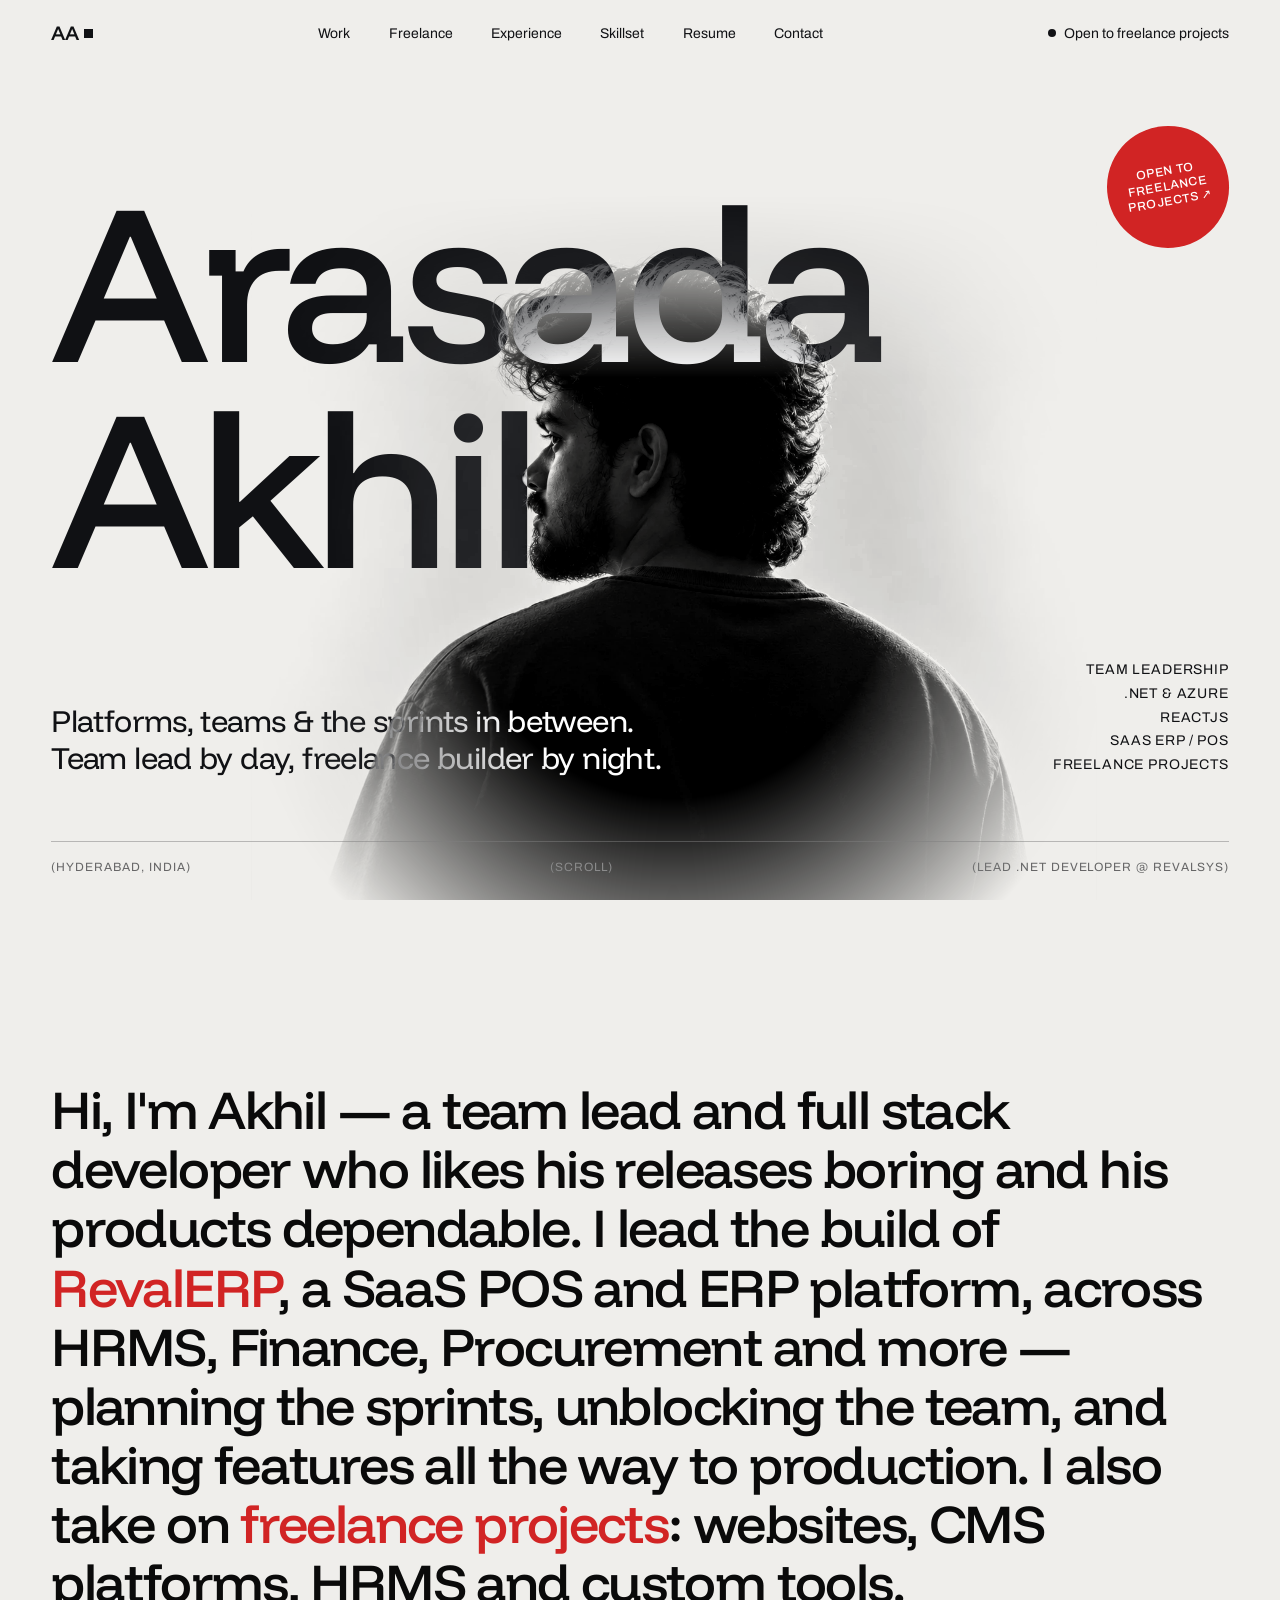
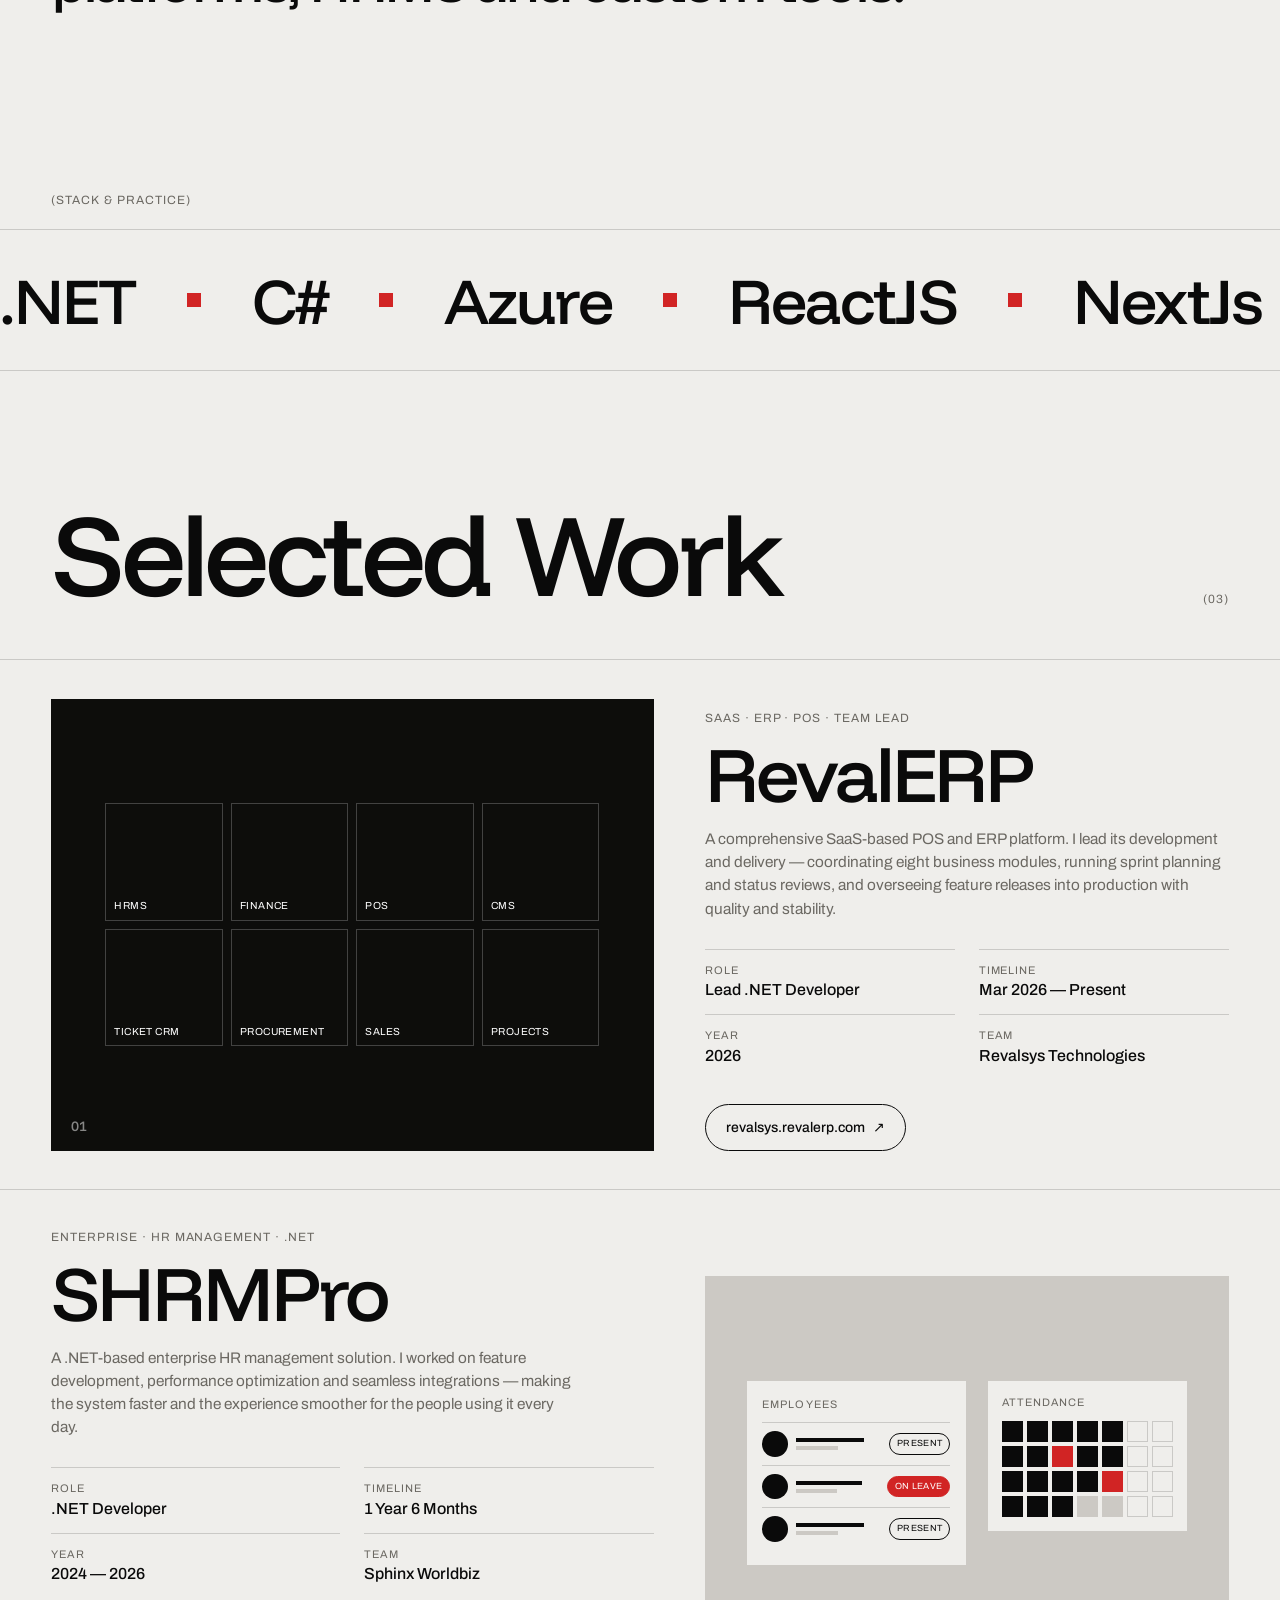
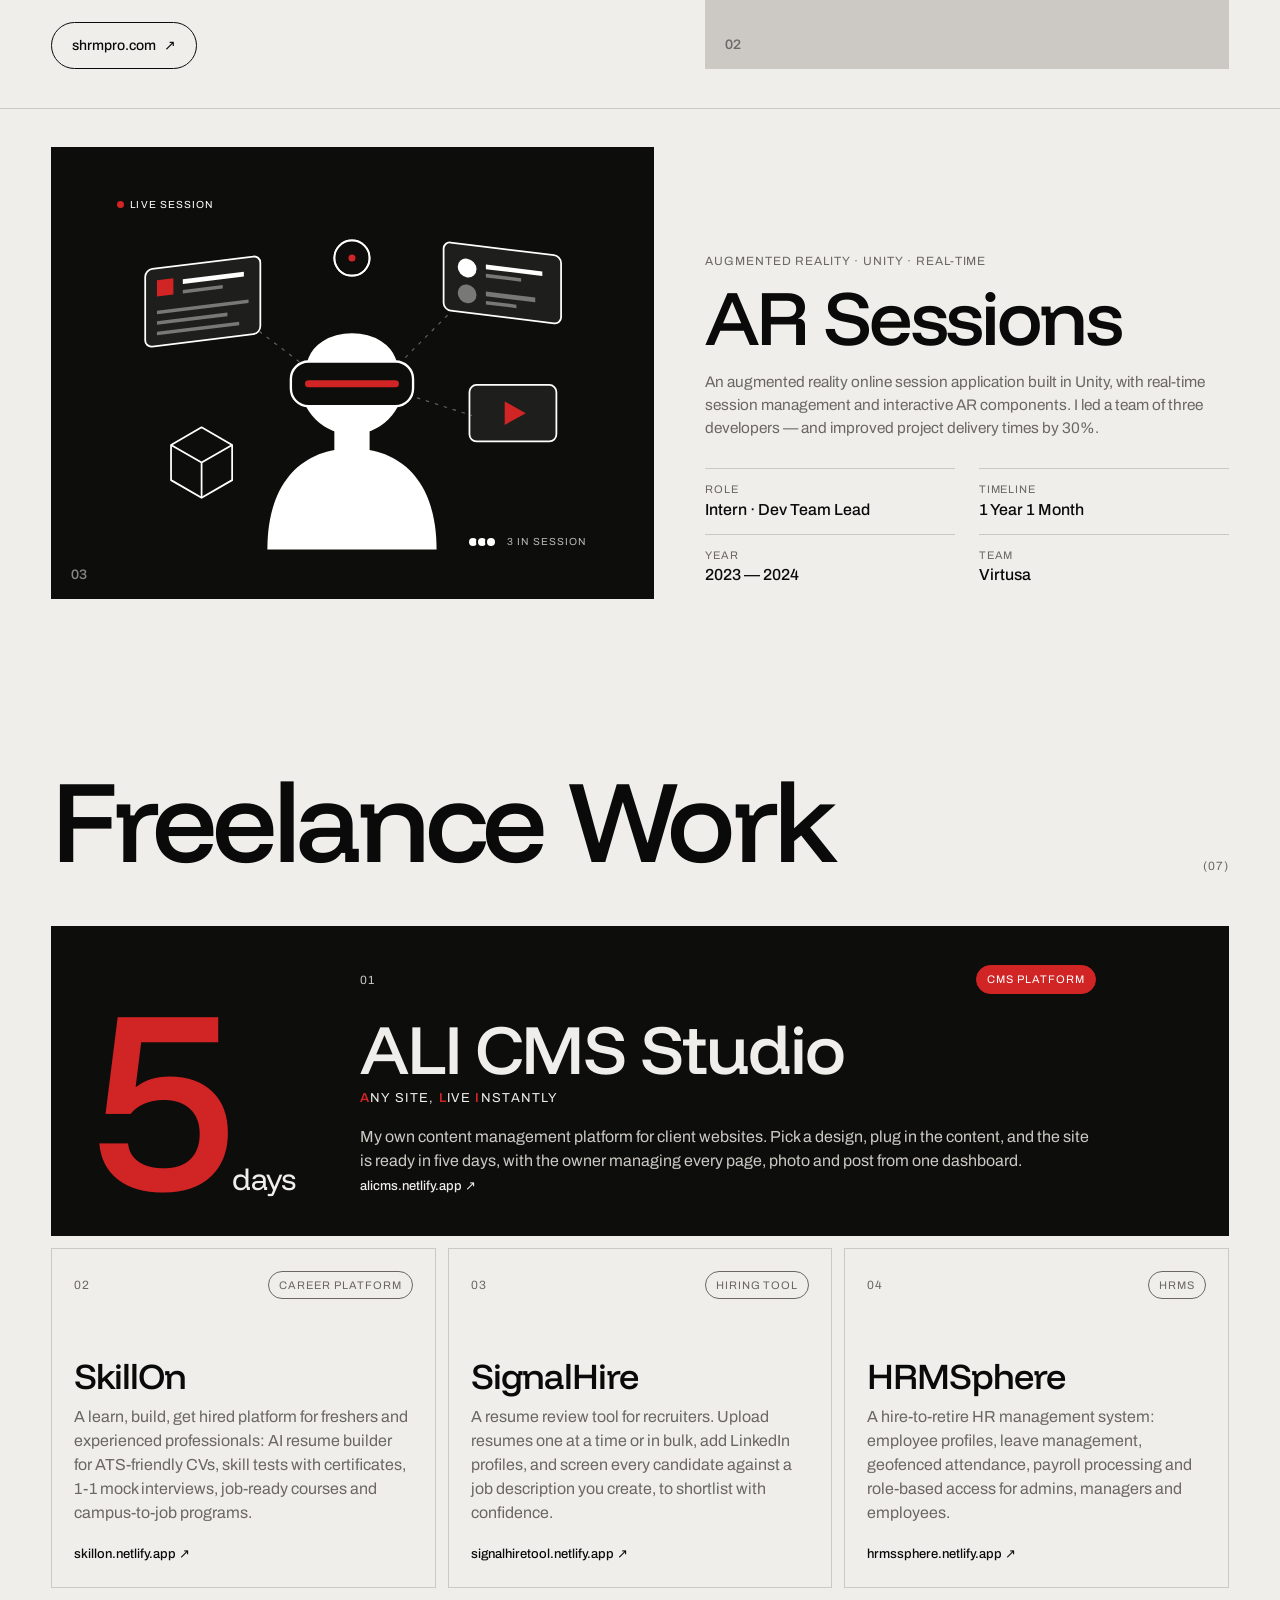
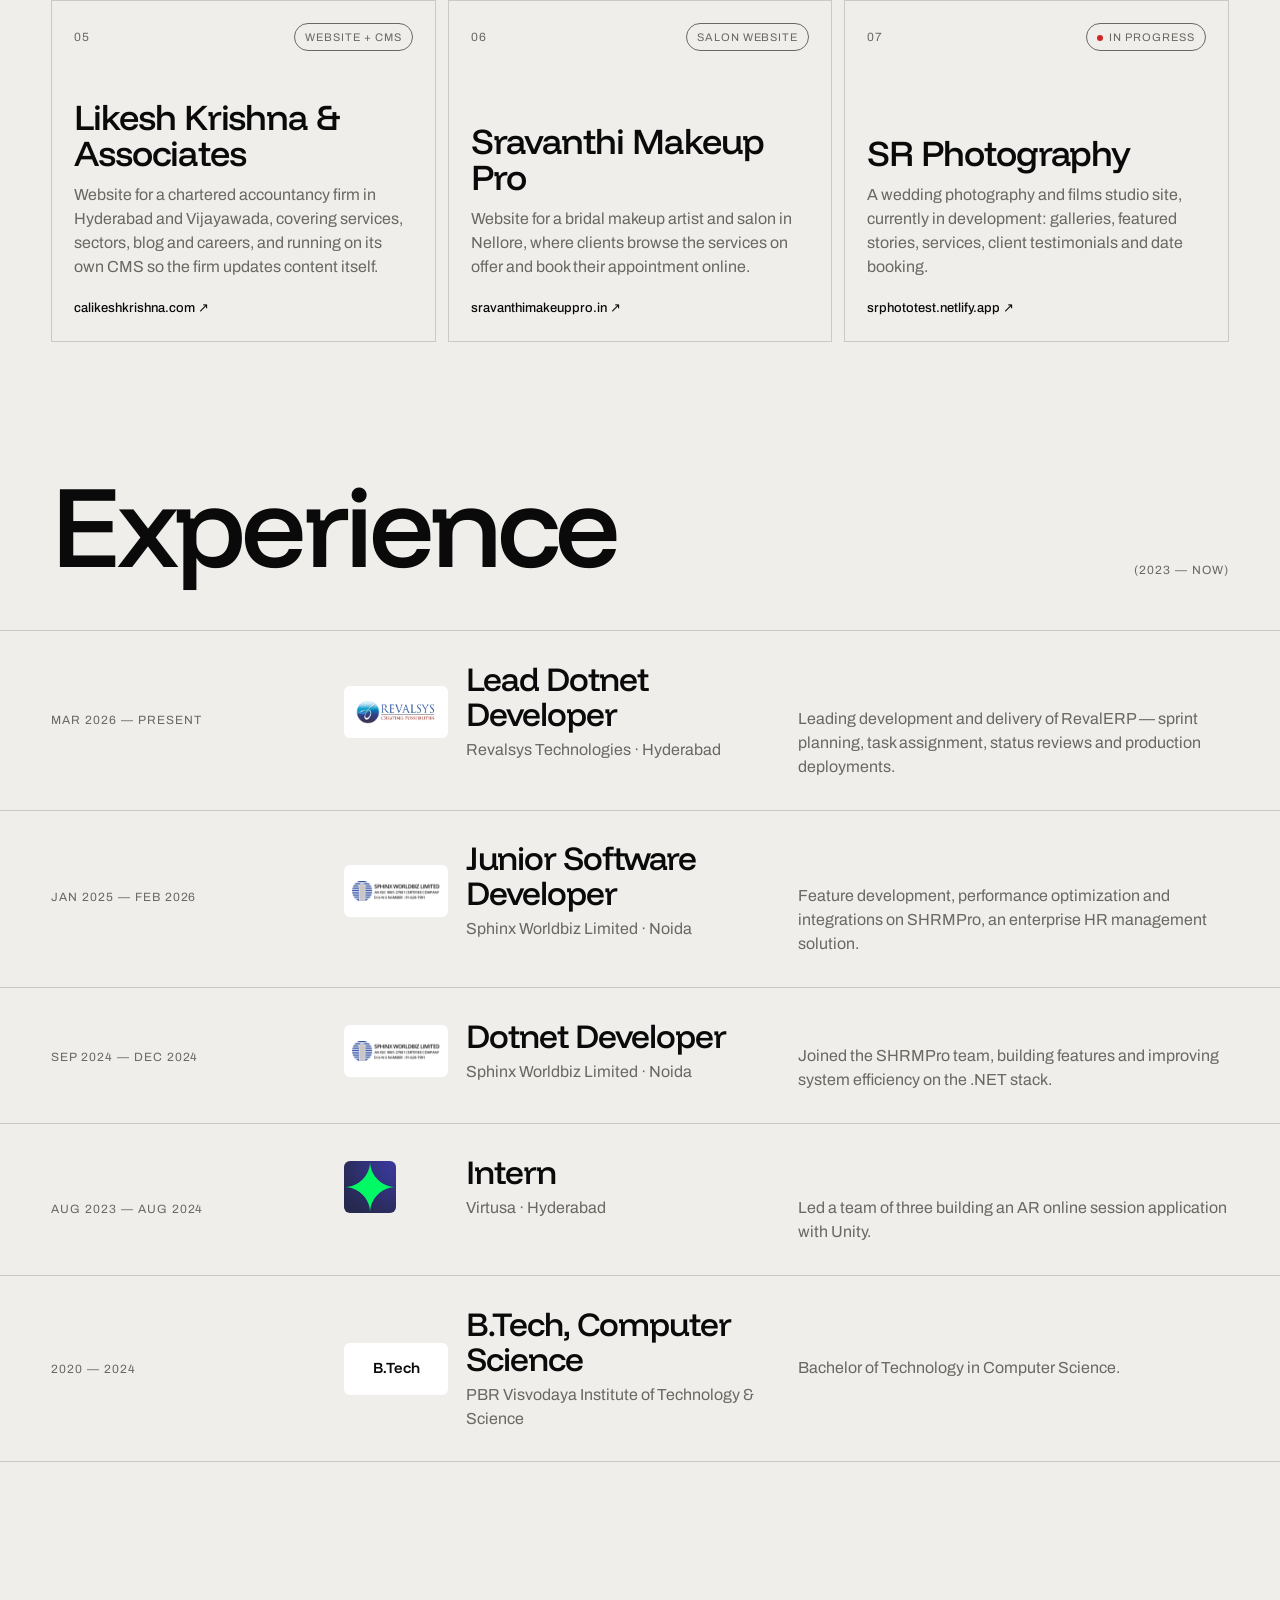
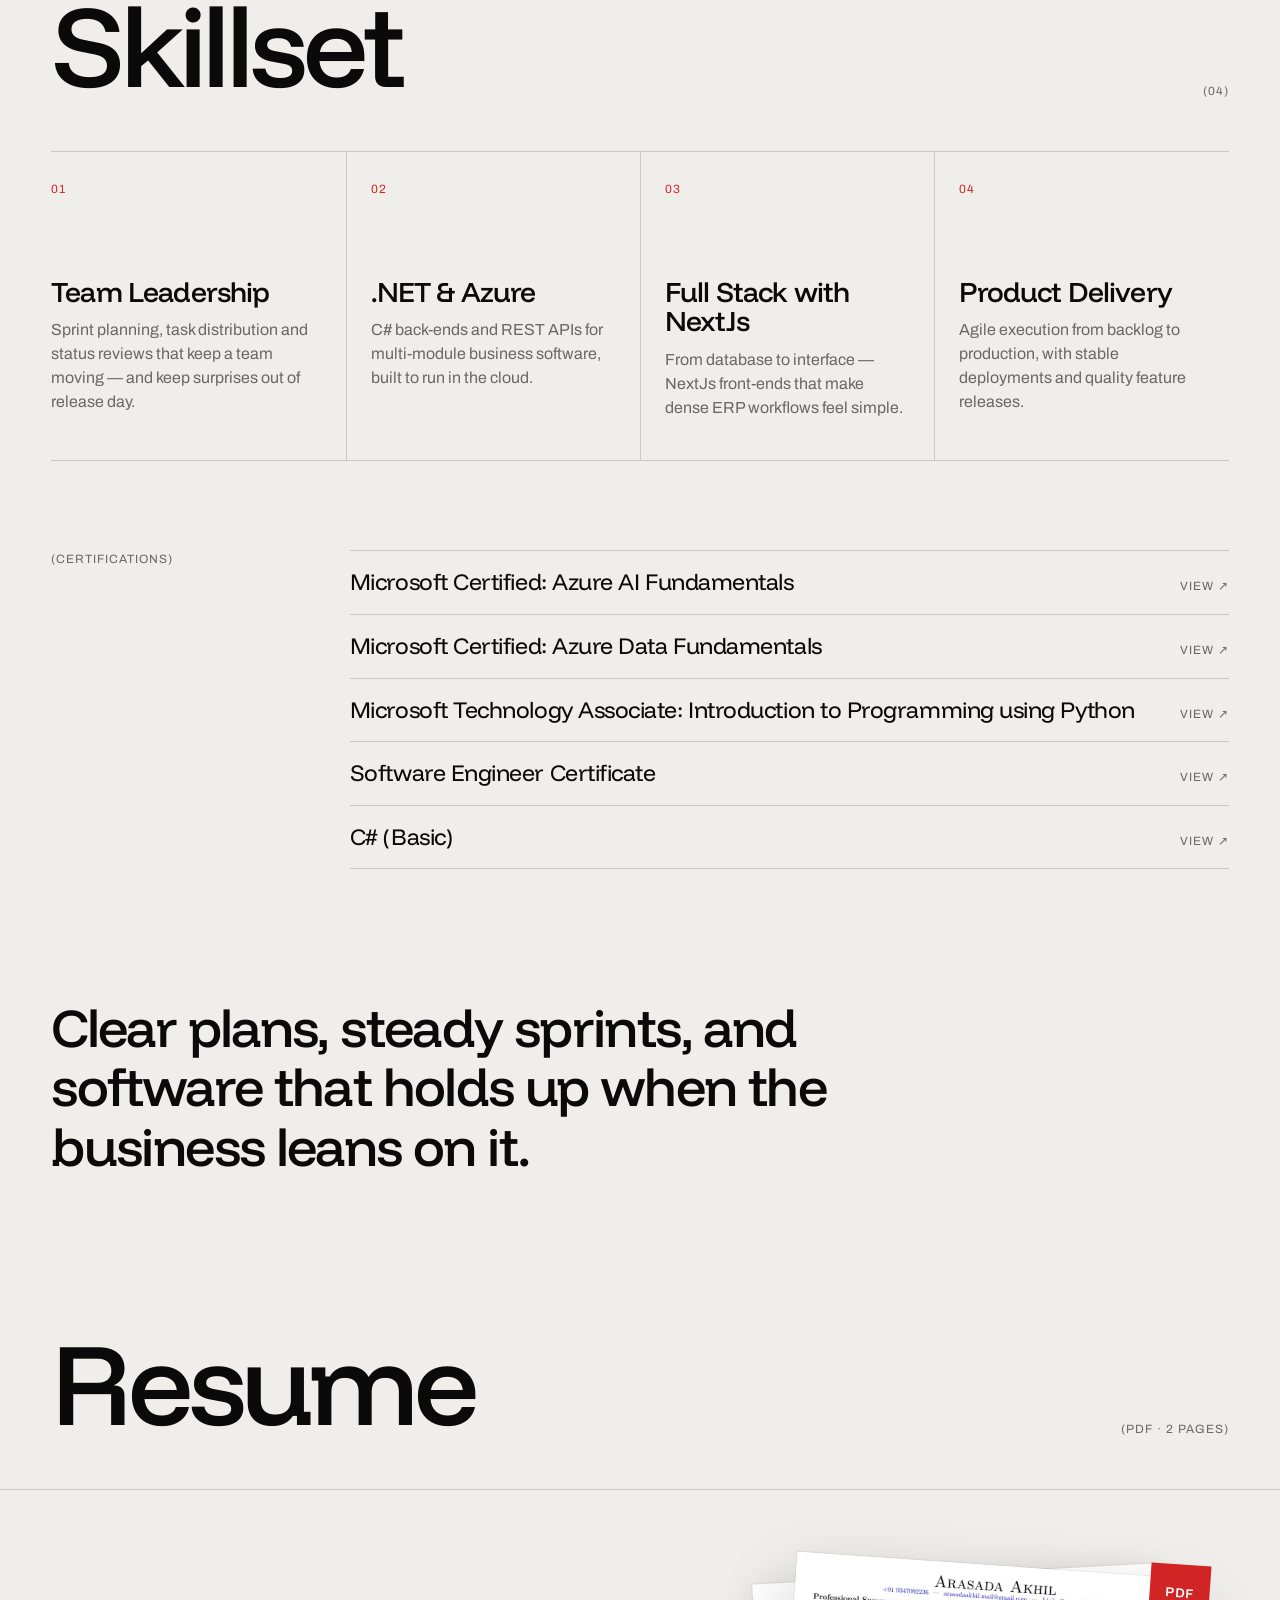
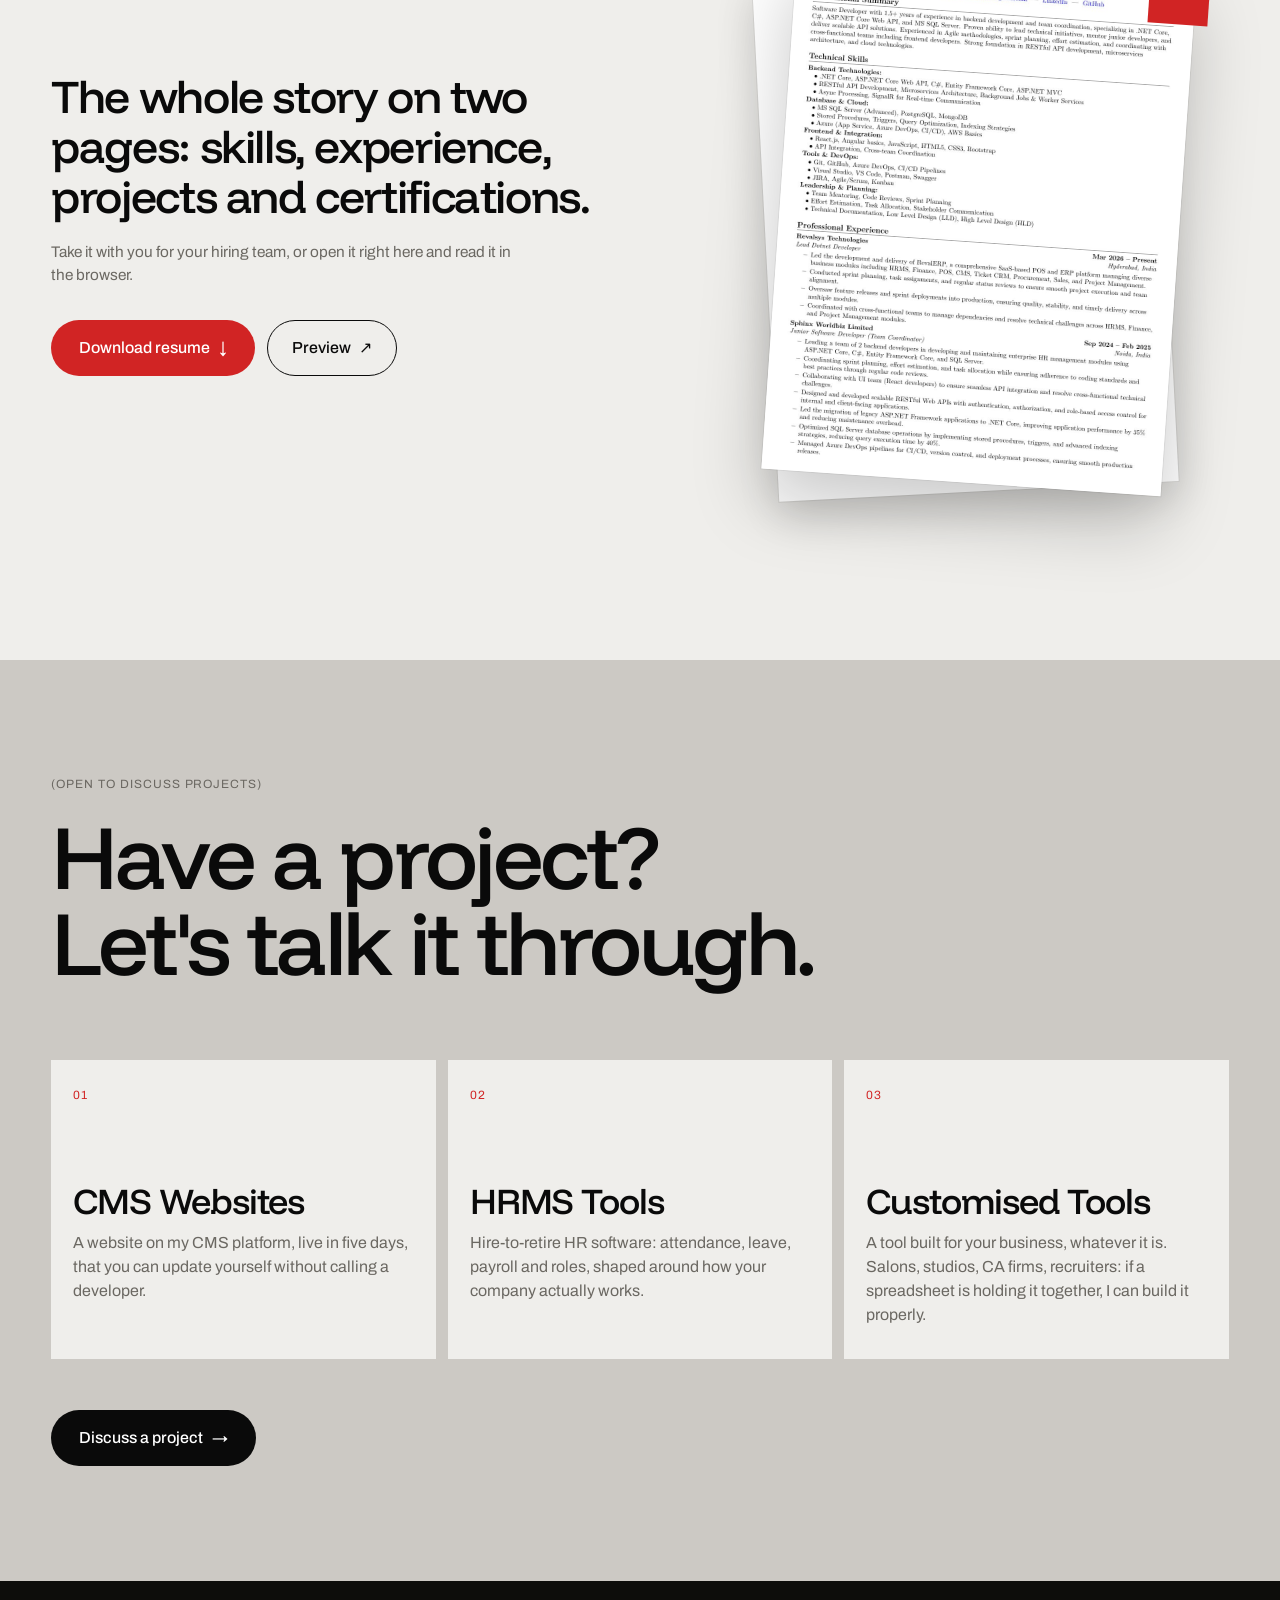
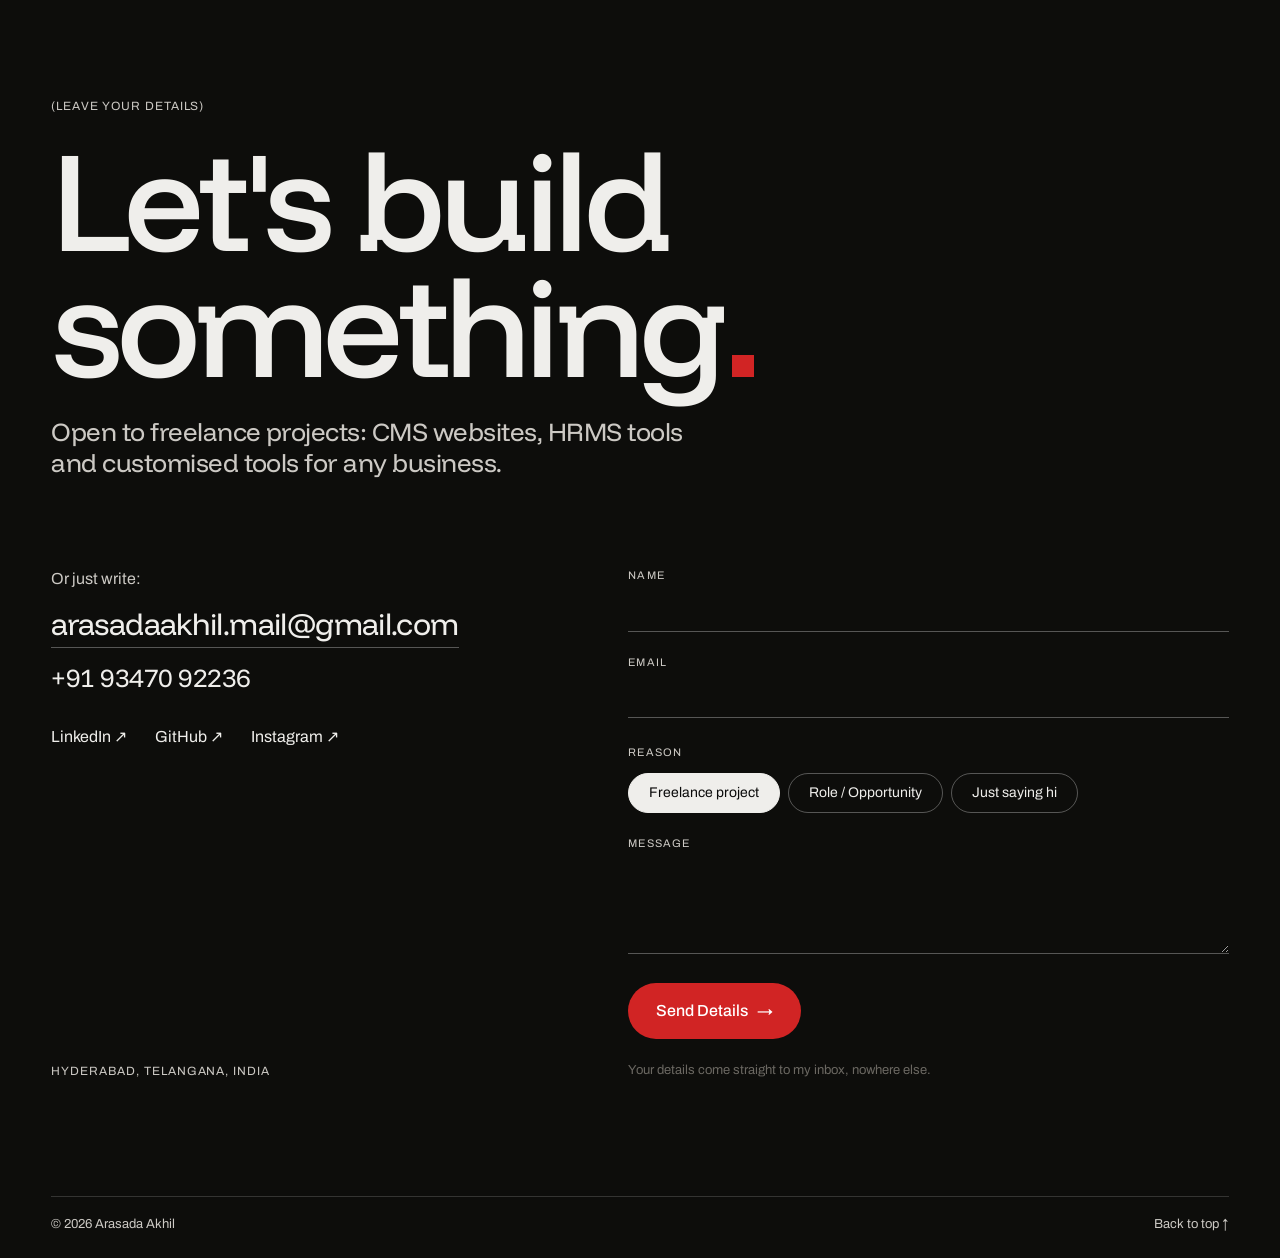
==== index.html @ 2bcc8d6b "Add portfolio site Single-page portfolio: hero, selected work, freelance projects, experience, skill" ====
<!DOCTYPE html>
<html lang="en">
<head>
  <meta charset="UTF-8">
  <meta name="viewport" content="width=device-width, initial-scale=1.0">
  <title>Arasada Akhil — Team Lead & Full Stack Developer</title>
  <meta name="description" content="Arasada Akhil — Team Lead and Full Stack Developer (.NET & ReactJS) building SaaS ERP and POS platforms in Hyderabad, India.">
  <meta property="og:title" content="Arasada Akhil — Team Lead & Full Stack Developer">
  <meta property="og:description" content="SaaS ERP/POS platforms, .NET on Azure, ReactJS, plus freelance websites, CMS, HRMS and custom tools.">
  <meta property="og:type" content="website">
  <link rel="icon" href="data:image/svg+xml,%3Csvg xmlns='http://www.w3.org/2000/svg' viewBox='0 0 32 32'%3E%3Crect width='32' height='32' fill='%230a0a0a'/%3E%3Crect x='10' y='10' width='12' height='12' fill='%23d12424'/%3E%3C/svg%3E">
  <link rel="preconnect" href="https://fonts.googleapis.com">
  <link rel="preconnect" href="https://fonts.gstatic.com" crossorigin>
  <link href="https://fonts.googleapis.com/css2?family=Archivo:wght@400;500;600&family=Funnel+Display:wght@400;500;600&display=swap" rel="stylesheet">
  <link rel="stylesheet" href="styles.css">
  <script>document.documentElement.classList.add('js');</script>
</head>
<body>

  <!-- Preloader -->
  <div class="loader" aria-hidden="true">
    <div class="loader__mark">
      <span>ARASADA</span>
      <i class="loader__block"></i>
      <span>AKHIL</span>
    </div>
  </div>

  <!-- Nav -->
  <header class="nav">
    <a href="#top" class="nav__logo" aria-label="Arasada Akhil, back to top">
      AA<i></i>
    </a>
    <nav class="nav__links" aria-label="Primary">
      <a href="#work">Work</a>
      <a href="#freelance">Freelance</a>
      <a href="#experience">Experience</a>
      <a href="#skills" class="nav__hide">Skillset</a>
      <a href="#resume" class="nav__hide">Resume</a>
      <a href="#contact">Contact</a>
    </nav>
    <a href="#contact" class="nav__cta"><span class="dot"></span>Open to freelance projects</a>
  </header>

  <main id="top">

    <!-- Hero -->
    <section class="hero">
      <div class="hero__portrait">
        <img src="assets/akhil.webp" alt="Portrait of Arasada Akhil, looking to the side" width="1372" height="1147">
      </div>
      <a href="#contact" class="hero__badge" data-cursor="Let's talk"><span>Open to<br>freelance<br>projects ↗</span></a>

      <div class="hero__content">
        <h1 class="hero__title">
          <span class="line"><span>Arasada</span></span>
          <span class="line"><span>Akhil</span></span>
        </h1>

        <div class="hero__row">
          <p class="hero__tag reveal">
            Platforms, teams &amp; the sprints in between.<br>
            Team lead by day, freelance builder by night.
          </p>
          <ul class="hero__list reveal">
            <li>Team Leadership</li>
            <li>.NET &amp; Azure</li>
            <li>ReactJS</li>
            <li>SaaS ERP / POS</li>
            <li>Freelance Projects</li>
          </ul>
        </div>

        <div class="hero__foot">
          <span>(Hyderabad, India)</span>
          <span>(Scroll)</span>
          <span>(Lead .NET Developer @ Revalsys)</span>
        </div>
      </div>
    </section>

    <!-- Intro -->
    <section class="intro">
      <p class="intro__text reveal">
        Hi, I'm Akhil — a team lead and full stack developer who likes his releases boring and his products dependable. I lead the build of <em>RevalERP</em>, a SaaS POS and ERP platform, across HRMS, Finance, Procurement and more — planning the sprints, unblocking the team, and taking features all the way to production. I also take on <em>freelance projects</em>: websites, CMS platforms, HRMS and custom tools.
      </p>
    </section>

    <!-- Marquee -->
    <section class="marquee" aria-label="Tools and practices">
      <p class="label">(Stack &amp; Practice)</p>
      <div class="marquee__track">
        <div class="marquee__inner">
          <span>.NET</span><i></i><span>C#</span><i></i><span>Azure</span><i></i><span>ReactJS</span><i></i><span>NextJs</span><i></i><span>REST APIs</span><i></i><span>SaaS</span><i></i><span>ERP</span><i></i><span>POS</span><i></i><span>Agile</span><i></i><span>Python</span><i></i><span>Unity</span><i></i>
        </div>
        <div class="marquee__inner" aria-hidden="true">
          <span>.NET</span><i></i><span>C#</span><i></i><span>Azure</span><i></i><span>ReactJS</span><i></i><span>NextJs</span><i></i><span>REST APIs</span><i></i><span>SaaS</span><i></i><span>ERP</span><i></i><span>POS</span><i></i><span>Agile</span><i></i><span>Python</span><i></i><span>Unity</span><i></i>
        </div>
      </div>
    </section>

    <!-- Work -->
    <section class="work" id="work">
      <div class="section-head">
        <h2 class="reveal">Selected Work</h2>
        <span class="label">(03)</span>
      </div>

      <article class="project reveal">
        <div class="project__visual project__visual--erp" aria-hidden="true">
          <div class="tiles">
            <span>HRMS</span><span>Finance</span><span>POS</span><span>CMS</span>
            <span>Ticket CRM</span><span>Procurement</span><span>Sales</span><span>Projects</span>
          </div>
          <b class="project__no">01</b>
        </div>
        <div class="project__body">
          <p class="label">SaaS · ERP · POS · Team Lead</p>
          <h3>RevalERP</h3>
          <p class="project__desc">A comprehensive SaaS-based POS and ERP platform. I lead its development and delivery — coordinating eight business modules, running sprint planning and status reviews, and overseeing feature releases into production with quality and stability.</p>
          <dl class="meta">
            <div><dt>Role</dt><dd>Lead .NET Developer</dd></div>
            <div><dt>Timeline</dt><dd>Mar 2026 — Present</dd></div>
            <div><dt>Year</dt><dd>2026</dd></div>
            <div><dt>Team</dt><dd>Revalsys Technologies</dd></div>
          </dl>
          <a class="link-btn" href="https://revalsys.revalerp.com/" target="_blank" rel="noopener" data-cursor="Visit">revalsys.revalerp.com <span aria-hidden="true">↗</span></a>
        </div>
      </article>

      <article class="project project--flip reveal">
        <div class="project__visual project__visual--hr" aria-hidden="true">
          <div class="hr">
            <div class="hr__people">
              <span class="hr__label">Employees</span>
              <div class="hr__person"><i></i><span><b></b><b></b></span><em>Present</em></div>
              <div class="hr__person"><i></i><span><b></b><b></b></span><em class="hot">On leave</em></div>
              <div class="hr__person"><i></i><span><b></b><b></b></span><em>Present</em></div>
            </div>
            <div class="hr__cal">
              <span class="hr__label">Attendance</span>
              <div class="hr__days">
                <i></i><i></i><i></i><i></i><i></i><i class="off"></i><i class="off"></i>
                <i></i><i></i><i class="hot"></i><i></i><i></i><i class="off"></i><i class="off"></i>
                <i></i><i></i><i></i><i></i><i class="hot"></i><i class="off"></i><i class="off"></i>
                <i></i><i></i><i></i><i class="next"></i><i class="next"></i><i class="off"></i><i class="off"></i>
              </div>
            </div>
          </div>
          <b class="project__no">02</b>
        </div>
        <div class="project__body">
          <p class="label">Enterprise · HR Management · .NET</p>
          <h3>SHRMPro</h3>
          <p class="project__desc">A .NET-based enterprise HR management solution. I worked on feature development, performance optimization and seamless integrations — making the system faster and the experience smoother for the people using it every day.</p>
          <dl class="meta">
            <div><dt>Role</dt><dd>.NET Developer</dd></div>
            <div><dt>Timeline</dt><dd>1 Year 6 Months</dd></div>
            <div><dt>Year</dt><dd>2024 — 2026</dd></div>
            <div><dt>Team</dt><dd>Sphinx Worldbiz</dd></div>
          </dl>
          <a class="link-btn" href="https://www.shrmpro.com/" target="_blank" rel="noopener" data-cursor="Visit">shrmpro.com <span aria-hidden="true">↗</span></a>
        </div>
      </article>

      <article class="project reveal">
        <div class="project__visual project__visual--ar" aria-hidden="true">
          <div class="ar">
            <span class="ar__tag">Live session</span>
            <svg class="ar__scene" viewBox="0 0 400 300">
              <line class="link" x1="168" y1="150" x2="118" y2="112"/>
              <line class="link" x1="234" y1="148" x2="286" y2="96"/>
              <line class="link" x1="240" y1="166" x2="302" y2="186"/>

              <!-- floating notes panel -->
              <g class="float">
                <g transform="translate(24 62) skewY(-7)">
                  <rect class="glass" width="98" height="66" rx="6"/>
                  <rect class="hot" x="10" y="10" width="14" height="14"/>
                  <rect class="ink" x="32" y="12" width="52" height="4"/>
                  <rect class="dim" x="32" y="21" width="34" height="3"/>
                  <rect class="dim" x="10" y="36" width="78" height="3"/>
                  <rect class="dim" x="10" y="45" width="60" height="3"/>
                  <rect class="dim" x="10" y="54" width="70" height="3"/>
                </g>
              </g>

              <!-- floating participants panel -->
              <g class="float float--b">
                <g transform="translate(278 38) skewY(7)">
                  <rect class="glass" width="100" height="58" rx="6"/>
                  <circle class="ink" cx="20" cy="20" r="8"/>
                  <rect class="ink" x="36" y="15" width="48" height="4"/>
                  <rect class="dim" x="36" y="23" width="30" height="3"/>
                  <circle class="dim" cx="20" cy="42" r="8"/>
                  <rect class="dim" x="36" y="38" width="42" height="4"/>
                  <rect class="dim" x="36" y="46" width="26" height="3"/>
                </g>
              </g>

              <!-- floating video panel -->
              <g class="float float--c">
                <g transform="translate(300 160)">
                  <rect class="glass" width="74" height="48" rx="6"/>
                  <path class="hot" d="M30 14 L48 24 L30 34 Z"/>
                </g>
              </g>

              <!-- wireframe cube -->
              <g class="float float--b">
                <g class="spin">
                  <path class="wire" d="M72 196 L98 211 L98 241 L72 256 L46 241 L46 211 Z"/>
                  <path class="wire" d="M72 226 L72 256 M72 226 L46 211 M72 226 L98 211"/>
                </g>
              </g>

              <!-- orbiting sphere -->
              <g class="float float--c">
                <circle class="wire" cx="200" cy="52" r="15"/>
                <ellipse class="wire orbit" cx="200" cy="52" rx="15" ry="15"/>
                <circle class="hot" cx="200" cy="52" r="3"/>
              </g>

              <!-- person wearing the headset -->
              <path class="skin" d="M128 300 C128 240 160 214 200 214 C240 214 272 240 272 300 Z"/>
              <rect class="skin" x="185" y="194" width="30" height="28"/>
              <circle class="skin" cx="200" cy="158" r="44"/>
              <path class="strap" d="M159 142 C166 104 234 104 241 142"/>
              <rect class="visor" x="148" y="140" width="104" height="38" rx="15"/>
              <rect class="scan" x="160" y="156" width="80" height="6" rx="3"/>
            </svg>
            <span class="ar__users"><i></i><i></i><i></i> 3 in session</span>
          </div>
          <b class="project__no">03</b>
        </div>
        <div class="project__body">
          <p class="label">Augmented Reality · Unity · Real-time</p>
          <h3>AR Sessions</h3>
          <p class="project__desc">An augmented reality online session application built in Unity, with real-time session management and interactive AR components. I led a team of three developers — and improved project delivery times by 30%.</p>
          <dl class="meta">
            <div><dt>Role</dt><dd>Intern · Dev Team Lead</dd></div>
            <div><dt>Timeline</dt><dd>1 Year 1 Month</dd></div>
            <div><dt>Year</dt><dd>2023 — 2024</dd></div>
            <div><dt>Team</dt><dd>Virtusa</dd></div>
          </dl>
        </div>
      </article>
    </section>

    <!-- Freelance -->
    <section class="freelance" id="freelance">
      <div class="section-head">
        <h2 class="reveal">Freelance Work</h2>
        <span class="label">(07)</span>
      </div>

      <div class="fl">
        <a class="fl__card fl__card--feature reveal" href="https://alicms.netlify.app/" target="_blank" rel="noopener" data-cursor="Open">
          <div class="fl__big" aria-hidden="true"><b>5</b><span>days</span></div>
          <div>
            <div class="fl__top"><span>01</span><span class="tag tag--red">CMS Platform</span></div>
            <h3>ALI CMS Studio</h3>
            <p class="fl__full"><b>A</b>ny site, <b>L</b>ive <b>I</b>nstantly</p>
            <p>My own content management platform for client websites. Pick a design, plug in the content, and the site is ready in five days, with the owner managing every page, photo and post from one dashboard.</p>
            <span class="fl__url">alicms.netlify.app ↗</span>
          </div>
        </a>

        <a class="fl__card reveal" href="https://skillon.netlify.app/" target="_blank" rel="noopener" data-cursor="Open">
          <div class="fl__top"><span>02</span><span class="tag">Career Platform</span></div>
          <h3>SkillOn</h3>
          <p>A learn, build, get hired platform for freshers and experienced professionals: AI resume builder for ATS-friendly CVs, skill tests with certificates, 1-1 mock interviews, job-ready courses and campus-to-job programs.</p>
          <span class="fl__url">skillon.netlify.app ↗</span>
        </a>

        <a class="fl__card reveal" href="https://signalhiretool.netlify.app/" target="_blank" rel="noopener" data-cursor="Open">
          <div class="fl__top"><span>03</span><span class="tag">Hiring Tool</span></div>
          <h3>SignalHire</h3>
          <p>A resume review tool for recruiters. Upload resumes one at a time or in bulk, add LinkedIn profiles, and screen every candidate against a job description you create, to shortlist with confidence.</p>
          <span class="fl__url">signalhiretool.netlify.app ↗</span>
        </a>

        <a class="fl__card reveal" href="https://hrmssphere.netlify.app/" target="_blank" rel="noopener" data-cursor="Open">
          <div class="fl__top"><span>04</span><span class="tag">HRMS</span></div>
          <h3>HRMSphere</h3>
          <p>A hire-to-retire HR management system: employee profiles, leave management, geofenced attendance, payroll processing and role-based access for admins, managers and employees.</p>
          <span class="fl__url">hrmssphere.netlify.app ↗</span>
        </a>

        <a class="fl__card reveal" href="https://calikeshkrishna.com/" target="_blank" rel="noopener" data-cursor="Open">
          <div class="fl__top"><span>05</span><span class="tag">Website + CMS</span></div>
          <h3>Likesh Krishna &amp; Associates</h3>
          <p>Website for a chartered accountancy firm in Hyderabad and Vijayawada, covering services, sectors, blog and careers, and running on its own CMS so the firm updates content itself.</p>
          <span class="fl__url">calikeshkrishna.com ↗</span>
        </a>

        <a class="fl__card reveal" href="https://sravanthimakeuppro.in/" target="_blank" rel="noopener" data-cursor="Open">
          <div class="fl__top"><span>06</span><span class="tag">Salon Website</span></div>
          <h3>Sravanthi Makeup Pro</h3>
          <p>Website for a bridal makeup artist and salon in Nellore, where clients browse the services on offer and book their appointment online.</p>
          <span class="fl__url">sravanthimakeuppro.in ↗</span>
        </a>

        <a class="fl__card reveal" href="https://srphototest.netlify.app/" target="_blank" rel="noopener" data-cursor="Preview">
          <div class="fl__top"><span>07</span><span class="tag tag--live">In progress</span></div>
          <h3>SR Photography</h3>
          <p>A wedding photography and films studio site, currently in development: galleries, featured stories, services, client testimonials and date booking.</p>
          <span class="fl__url">srphototest.netlify.app ↗</span>
        </a>
      </div>
    </section>

    <!-- Experience -->
    <section class="exp" id="experience">
      <div class="section-head">
        <h2 class="reveal">Experience</h2>
        <span class="label">(2023 — Now)</span>
      </div>

      <ol class="exp__list">
        <li class="exp__row reveal">
          <span class="exp__date">Mar 2026 — Present</span>
          <div class="exp__main">
            <span class="exp__logo"><img src="assets/logos/revalsys.webp" alt="Revalsys Technologies logo" loading="lazy"></span>
            <div>
            <h3>Lead Dotnet Developer</h3>
            <p class="exp__co">Revalsys Technologies · Hyderabad</p>
            </div>
          </div>
          <p class="exp__note">Leading development and delivery of RevalERP — sprint planning, task assignment, status reviews and production deployments.</p>
        </li>
        <li class="exp__row reveal">
          <span class="exp__date">Jan 2025 — Feb 2026</span>
          <div class="exp__main">
            <span class="exp__logo"><img src="assets/logos/sphinx.svg" alt="Sphinx Worldbiz logo" loading="lazy"></span>
            <div>
            <h3>Junior Software Developer</h3>
            <p class="exp__co">Sphinx Worldbiz Limited · Noida</p>
            </div>
          </div>
          <p class="exp__note">Feature development, performance optimization and integrations on SHRMPro, an enterprise HR management solution.</p>
        </li>
        <li class="exp__row reveal">
          <span class="exp__date">Sep 2024 — Dec 2024</span>
          <div class="exp__main">
            <span class="exp__logo"><img src="assets/logos/sphinx.svg" alt="Sphinx Worldbiz logo" loading="lazy"></span>
            <div>
            <h3>Dotnet Developer</h3>
            <p class="exp__co">Sphinx Worldbiz Limited · Noida</p>
            </div>
          </div>
          <p class="exp__note">Joined the SHRMPro team, building features and improving system efficiency on the .NET stack.</p>
        </li>
        <li class="exp__row reveal">
          <span class="exp__date">Aug 2023 — Aug 2024</span>
          <div class="exp__main">
            <span class="exp__logo exp__logo--fill"><img src="assets/logos/virtusa.jpg" alt="Virtusa logo" loading="lazy"></span>
            <div>
            <h3>Intern</h3>
            <p class="exp__co">Virtusa · Hyderabad</p>
            </div>
          </div>
          <p class="exp__note">Led a team of three building an AR online session application with Unity.</p>
        </li>
        <li class="exp__row reveal">
          <span class="exp__date">2020 — 2024</span>
          <div class="exp__main">
            <span class="exp__logo exp__logo--text" aria-hidden="true">B.Tech</span>
            <div>
            <h3>B.Tech, Computer Science</h3>
            <p class="exp__co">PBR Visvodaya Institute of Technology &amp; Science</p>
            </div>
          </div>
          <p class="exp__note">Bachelor of Technology in Computer Science.</p>
        </li>
      </ol>
    </section>

    <!-- Skillset -->
    <section class="skills" id="skills">
      <div class="section-head">
        <h2 class="reveal">Skillset</h2>
        <span class="label">(04)</span>
      </div>

      <div class="skills__grid">
        <div class="skill reveal">
          <span class="skill__no">01</span>
          <h3>Team Leadership</h3>
          <p>Sprint planning, task distribution and status reviews that keep a team moving — and keep surprises out of release day.</p>
        </div>
        <div class="skill reveal">
          <span class="skill__no">02</span>
          <h3>.NET &amp; Azure</h3>
          <p>C# back-ends and REST APIs for multi-module business software, built to run in the cloud.</p>
        </div>
        <div class="skill reveal">
          <span class="skill__no">03</span>
          <h3>Full Stack with NextJs</h3>
          <p>From database to interface — NextJs front-ends that make dense ERP workflows feel simple.</p>
        </div>
        <div class="skill reveal">
          <span class="skill__no">04</span>
          <h3>Product Delivery</h3>
          <p>Agile execution from backlog to production, with stable deployments and quality feature releases.</p>
        </div>
      </div>

      <div class="certs reveal">
        <p class="label">(Certifications)</p>
        <ul>
          <li><button type="button" class="cert" data-cert="assets/certs/azure-ai-fundamentals.jpg"><span>Microsoft Certified: Azure AI Fundamentals</span><i>View ↗</i></button></li>
          <li><button type="button" class="cert" data-cert="assets/certs/azure-data-fundamentals.jpg"><span>Microsoft Certified: Azure Data Fundamentals</span><i>View ↗</i></button></li>
          <li><button type="button" class="cert" data-cert="assets/certs/mta-python.jpg"><span>Microsoft Technology Associate: Introduction to Programming using Python</span><i>View ↗</i></button></li>
          <li><button type="button" class="cert" data-cert="assets/certs/software-engineer.jpg"><span>Software Engineer Certificate</span><i>View ↗</i></button></li>
          <li><button type="button" class="cert" data-cert="assets/certs/csharp-basic.jpg"><span>C# (Basic)</span><i>View ↗</i></button></li>
        </ul>
      </div>

      <!-- Certificate hover preview + full-size viewer -->
      <div class="cert-peek" aria-hidden="true"><img alt=""></div>
      <div class="lightbox" role="dialog" aria-modal="true" aria-label="Certificate" hidden>
        <button type="button" class="lightbox__close" aria-label="Close">Close ✕</button>
        <figure>
          <img alt="">
          <figcaption></figcaption>
        </figure>
      </div>

      <p class="skills__quote reveal">Clear plans, steady sprints, and software that holds up when the business leans on it.</p>
    </section>

    <!-- Resume -->
    <section class="resume" id="resume">
      <div class="section-head">
        <h2 class="reveal">Resume</h2>
        <span class="label">(PDF · 2 pages)</span>
      </div>

      <div class="resume__grid">
        <div class="resume__body reveal">
          <p class="resume__lead">The whole story on two pages: skills, experience, projects and certifications.</p>
          <p class="resume__desc">Take it with you for your hiring team, or open it right here and read it in the browser.</p>
          <div class="resume__actions">
            <a class="btn btn--red" href="assets/Arasada-Akhil-Resume.pdf" download="Arasada-Akhil-Resume.pdf">Download resume <span aria-hidden="true">↓</span></a>
            <a class="link-btn" href="assets/Arasada-Akhil-Resume.pdf" target="_blank" rel="noopener">Preview <span aria-hidden="true">↗</span></a>
          </div>
        </div>

        <a class="paper reveal" href="assets/Arasada-Akhil-Resume.pdf" target="_blank" rel="noopener" aria-label="Open resume preview in a new tab">
          <span class="paper__sheet paper__sheet--back" aria-hidden="true"></span>
          <span class="paper__sheet">
            <img src="assets/resume-preview.jpg" alt="First page of Arasada Akhil's resume" width="980" height="1268" loading="lazy">
          </span>
          <span class="paper__tag" aria-hidden="true">PDF</span>
        </a>
      </div>
    </section>

    <!-- Open for projects -->
    <section class="offer" id="projects">
      <p class="label">(Open to discuss projects)</p>
      <h2 class="reveal">Have a project?<br>Let's talk it through.</h2>

      <div class="offer__grid">
        <div class="offer__card reveal">
          <span class="skill__no">01</span>
          <h3>CMS Websites</h3>
          <p>A website on my CMS platform, live in five days, that you can update yourself without calling a developer.</p>
        </div>
        <div class="offer__card reveal">
          <span class="skill__no">02</span>
          <h3>HRMS Tools</h3>
          <p>Hire-to-retire HR software: attendance, leave, payroll and roles, shaped around how your company actually works.</p>
        </div>
        <div class="offer__card reveal">
          <span class="skill__no">03</span>
          <h3>Customised Tools</h3>
          <p>A tool built for your business, whatever it is. Salons, studios, CA firms, recruiters: if a spreadsheet is holding it together, I can build it properly.</p>
        </div>
      </div>

      <a href="#contact" class="btn btn--dark reveal" data-cursor="Let's talk">Discuss a project <span aria-hidden="true">→</span></a>
    </section>

    <!-- Contact -->
    <section class="contact" id="contact">
      <p class="label">(Leave your details)</p>
      <h2 class="reveal">Let's build<br>something<i class="hero__block"></i></h2>
      <p class="contact__lead reveal">Open to freelance projects: CMS websites, HRMS tools and customised tools for any business.</p>

      <div class="contact__grid">
        <div class="contact__info reveal">
          <p>Or just write:</p>
          <a class="contact__mail" href="mailto:arasadaakhil.mail@gmail.com">arasadaakhil.mail@gmail.com</a>
          <a class="contact__phone" href="tel:+919347092236">+91 93470 92236</a>
          <div class="contact__socials">
            <a class="contact__link" href="https://www.linkedin.com/in/arasadaakhil" target="_blank" rel="noopener">LinkedIn ↗</a>
            <a class="contact__link" href="https://github.com/akhilarasada" target="_blank" rel="noopener">GitHub ↗</a>
            <a class="contact__link" href="https://www.instagram.com/akhilgaduromeo/" target="_blank" rel="noopener">Instagram ↗</a>
          </div>
          <p class="contact__loc">Hyderabad, Telangana, India</p>
        </div>

        <form class="form reveal" id="contact-form">
          <label>
            <span>Name</span>
            <input type="text" name="name" required autocomplete="name">
          </label>
          <label>
            <span>Email</span>
            <input type="email" name="email" required autocomplete="email">
          </label>
          <fieldset>
            <legend>Reason</legend>
            <label class="chip"><input type="radio" name="reason" value="Freelance project" checked><span>Freelance project</span></label>
            <label class="chip"><input type="radio" name="reason" value="Role / Opportunity"><span>Role / Opportunity</span></label>
            <label class="chip"><input type="radio" name="reason" value="Just saying hi"><span>Just saying hi</span></label>
          </fieldset>
          <label>
            <span>Message</span>
            <textarea name="message" rows="3" required></textarea>
          </label>
          <input type="text" name="_honey" class="form__trap" tabindex="-1" autocomplete="off" aria-hidden="true">
          <button type="submit" class="btn">Send Details <span aria-hidden="true">→</span></button>
          <p class="form__note" role="status">Your details come straight to my inbox, nowhere else.</p>
        </form>
      </div>

      <footer class="footer">
        <span>© <span id="year">2026</span> Arasada Akhil</span>
        <a href="#top">Back to top ↑</a>
      </footer>
    </section>

  </main>

  <script src="script.js"></script>
</body>
</html>
---- styles.css ----
:root {
  --bg: #efeeeb;
  --ink: #0a0a0a;
  --muted: #6b6862;
  --line: rgba(10, 10, 10, 0.16);
  --panel: #0d0d0b;
  --stone: #ccc9c4;
  --red: #d12424;
  --pad: clamp(20px, 4vw, 64px);
  --display: "Funnel Display", "Helvetica Neue", Arial, sans-serif;
  --body: "Archivo", "Helvetica Neue", Arial, sans-serif;
  --ease: cubic-bezier(0.2, 0.8, 0.2, 1);
}

*, *::before, *::after { box-sizing: border-box; }

html { scroll-behavior: smooth; -webkit-text-size-adjust: 100%; }

body {
  margin: 0;
  background: var(--bg);
  color: var(--ink);
  font-family: var(--body);
  font-size: 16px;
  line-height: 1.5;
  -webkit-font-smoothing: antialiased;
  overflow-x: hidden;
}

h1, h2, h3, p, ul, ol, dl, dd, fieldset { margin: 0; padding: 0; }
ul, ol { list-style: none; }
a { color: inherit; text-decoration: none; }
::selection { background: var(--red); color: #fff; }

.label {
  font-size: 12px;
  letter-spacing: 0.08em;
  text-transform: uppercase;
  color: var(--muted);
}

/* ---------- Loader ---------- */
.loader {
  position: fixed;
  inset: 0;
  z-index: 100;
  display: none;
  place-items: center;
  background: var(--bg);
  transition: transform 0.9s var(--ease);
}
.js .loader { display: grid; }
.loader.done { transform: translateY(-100%); }
.loader__mark {
  display: flex;
  align-items: center;
  gap: 0.25em;
  font-family: var(--display);
  font-weight: 600;
  font-size: clamp(28px, 6vw, 72px);
  letter-spacing: -0.02em;
}
.loader__block {
  width: 0.75em;
  height: 1em;
  background: var(--red);
  animation: pulse 0.7s ease-in-out infinite alternate;
}
@keyframes pulse { to { transform: scaleY(0.35); } }

/* ---------- Nav ---------- */
.nav {
  position: fixed;
  top: 0; left: 0; right: 0;
  z-index: 50;
  display: flex;
  align-items: center;
  justify-content: space-between;
  padding: 18px var(--pad);
  mix-blend-mode: difference;
  color: #fff;
}
.nav__logo {
  display: inline-flex;
  align-items: center;
  gap: 6px;
  font-family: var(--display);
  font-weight: 600;
  font-size: 20px;
  letter-spacing: -0.02em;
}
.nav__logo i { width: 9px; height: 9px; background: #fff; }
.nav__links { display: flex; gap: clamp(16px, 3vw, 40px); font-size: 14px; }
.nav__links a, .footer a, .contact__link { position: relative; }
.nav__links a::after, .footer a::after, .contact__link::after {
  content: "";
  position: absolute;
  left: 0; bottom: -3px;
  width: 100%; height: 1px;
  background: currentColor;
  transform: scaleX(0);
  transform-origin: right;
  transition: transform 0.4s var(--ease);
}
.nav__links a:hover::after, .footer a:hover::after, .contact__link:hover::after {
  transform: scaleX(1);
  transform-origin: left;
}
.nav__cta { display: inline-flex; align-items: center; gap: 8px; font-size: 14px; }
.dot {
  width: 8px; height: 8px; border-radius: 50%;
  background: #fff;
  animation: blink 1.6s ease-in-out infinite;
}
@keyframes blink { 50% { opacity: 0.25; } }

/* ---------- Hero ---------- */
.hero {
  min-height: 100vh;
  min-height: 100svh;
  display: flex;
  flex-direction: column;
  justify-content: flex-end;
  padding: 120px var(--pad) 24px;
}
.hero__title {
  font-family: var(--display);
  font-weight: 500;
  font-size: clamp(64px, min(17.5vw, 30vh), 300px);
  line-height: 0.86;
  letter-spacing: -0.04em;
}
.hero__title .line { display: block; overflow: hidden; padding-bottom: 0.06em; }
.hero__title .line > span { display: inline-block; }
.js .hero__title .line > span {
  transform: translateY(110%);
  transition: transform 1.1s var(--ease);
}
.js .hero__title .line:nth-child(2) > span { transition-delay: 0.12s; }
.js .loaded .hero__title .line > span { transform: none; }
.hero__block {
  display: inline-block;
  width: 0.16em;
  height: 0.16em;
  margin-left: 0.06em;
  background: var(--red);
}
.hero__row {
  display: flex;
  justify-content: space-between;
  align-items: flex-end;
  gap: 32px;
  margin-top: clamp(28px, 5vw, 64px);
}
.hero__tag {
  font-family: var(--display);
  font-size: clamp(20px, 2.4vw, 34px);
  line-height: 1.2;
  letter-spacing: -0.02em;
}
.hero__list {
  text-align: right;
  font-size: 14px;
  line-height: 1.7;
  text-transform: uppercase;
  letter-spacing: 0.06em;
}
.hero__foot {
  display: flex;
  justify-content: space-between;
  gap: 16px;
  margin-top: clamp(28px, 5vw, 64px);
  padding-top: 16px;
  border-top: 1px solid var(--line);
  font-size: 12px;
  letter-spacing: 0.08em;
  text-transform: uppercase;
  color: var(--muted);
}

/* ---------- Intro ---------- */
.intro { padding: clamp(80px, 14vw, 220px) var(--pad); }
.intro__text {
  max-width: 22em;
  margin-left: auto;
  font-family: var(--display);
  font-weight: 500;
  font-size: clamp(26px, 4.2vw, 64px);
  line-height: 1.1;
  letter-spacing: -0.03em;
}
.intro__text em { font-style: normal; color: var(--red); }

/* ---------- Marquee ---------- */
.marquee { padding-bottom: clamp(60px, 10vw, 140px); }
.marquee .label { padding: 0 var(--pad) 20px; }
.marquee__track {
  display: flex;
  overflow: hidden;
  border-block: 1px solid var(--line);
  padding: 22px 0;
}
.marquee__inner {
  display: flex;
  align-items: center;
  flex-shrink: 0;
  animation: slide 28s linear infinite;
}
.marquee__inner span {
  font-family: var(--display);
  font-weight: 500;
  font-size: clamp(32px, 5vw, 72px);
  letter-spacing: -0.03em;
  white-space: nowrap;
}
.marquee__inner i {
  width: 14px; height: 14px;
  margin: 0 clamp(24px, 4vw, 56px);
  background: var(--red);
  flex-shrink: 0;
}
.marquee__track:hover .marquee__inner { animation-play-state: paused; }
@keyframes slide { to { transform: translateX(-100%); } }

/* ---------- Section heads ---------- */
.work, .exp, .skills { scroll-margin-top: 80px; }
.section-head {
  display: flex;
  justify-content: space-between;
  align-items: flex-end;
  padding: 0 var(--pad) clamp(28px, 4vw, 56px);
}
.section-head h2, .contact h2 {
  font-family: var(--display);
  font-weight: 500;
  font-size: clamp(48px, 9vw, 150px);
  line-height: 0.95;
  letter-spacing: -0.04em;
}

/* ---------- Work ---------- */
.work { padding-bottom: clamp(60px, 10vw, 140px); }
.project {
  display: grid;
  grid-template-columns: 1.15fr 1fr;
  gap: clamp(24px, 4vw, 64px);
  align-items: end;
  padding: clamp(24px, 3vw, 40px) var(--pad);
  border-top: 1px solid var(--line);
}
.project--flip .project__visual { order: 2; }
.project__visual {
  position: relative;
  aspect-ratio: 4 / 3;
  display: grid;
  place-items: center;
  overflow: hidden;
  background: var(--panel);
  color: #fff;
}
.project__visual > div { transition: transform 0.9s var(--ease); }
.project:hover .project__visual > div { transform: scale(1.06); }
.project__no {
  position: absolute;
  left: 20px; bottom: 14px;
  font-family: var(--display);
  font-weight: 500;
  font-size: 14px;
  color: rgba(255, 255, 255, 0.5);
}
.project__visual--hr { background: var(--stone); color: var(--ink); }
.project__visual--hr .project__no { color: rgba(10, 10, 10, 0.5); }

.tiles {
  display: grid;
  grid-template-columns: repeat(4, minmax(0, 1fr));
  gap: 8px;
  width: 82%;
}
.tiles span {
  aspect-ratio: 1;
  display: flex;
  align-items: flex-end;
  padding: 8px;
  border: 1px solid rgba(255, 255, 255, 0.22);
  font-size: clamp(9px, 0.8vw, 11px);
  letter-spacing: 0.04em;
  text-transform: uppercase;
  line-height: 1.1;
}
.tiles .hot { background: var(--red); border-color: var(--red); }

.bars {
  display: flex;
  align-items: flex-end;
  gap: 3%;
  width: 70%;
  height: 62%;
  border-bottom: 1px solid var(--ink);
}
.bars i { flex: 1; height: var(--h); background: var(--ink); }
.bars .hot { background: var(--red); }

.rings { position: relative; width: 58%; aspect-ratio: 1; }
.rings i {
  position: absolute;
  inset: 0;
  border: 1px solid rgba(255, 255, 255, 0.35);
  border-radius: 50%;
}
.rings i:nth-child(2) { inset: 17%; }
.rings i:nth-child(3) { inset: 34%; border-style: dashed; animation: spin 18s linear infinite; }
.rings .core { inset: 45%; border: 0; border-radius: 0; background: var(--red); }
@keyframes spin { to { transform: rotate(360deg); } }

.project__body h3 {
  margin: 10px 0 18px;
  font-family: var(--display);
  font-weight: 500;
  font-size: clamp(40px, 6vw, 96px);
  line-height: 0.95;
  letter-spacing: -0.04em;
}
.project__desc { max-width: 34em; color: var(--muted); font-size: clamp(15px, 1.2vw, 18px); }
.meta {
  display: grid;
  grid-template-columns: 1fr 1fr;
  gap: 0 24px;
  margin-top: 28px;
}
.meta div { padding: 12px 0; border-top: 1px solid var(--line); }
.meta dt {
  font-size: 11px;
  letter-spacing: 0.08em;
  text-transform: uppercase;
  color: var(--muted);
}
.meta dd { font-weight: 500; }

/* ---------- Experience ---------- */
.exp { padding-bottom: clamp(60px, 10vw, 140px); }
.exp__row {
  display: grid;
  grid-template-columns: 1fr 1.6fr 1.6fr;
  gap: 24px;
  align-items: baseline;
  padding: clamp(20px, 2.4vw, 32px) var(--pad);
  border-top: 1px solid var(--line);
  transition: background 0.4s, color 0.4s, opacity 0.9s var(--ease), transform 0.9s var(--ease);
}
.exp__row:last-child { border-bottom: 1px solid var(--line); }
.exp__row:hover { background: var(--ink); color: var(--bg); }
.exp__row:hover .exp__date, .exp__row:hover .exp__note, .exp__row:hover .exp__co { color: var(--stone); }
.exp__date {
  font-size: 12px;
  letter-spacing: 0.08em;
  text-transform: uppercase;
  color: var(--muted);
}
.exp__row h3 {
  font-family: var(--display);
  font-weight: 500;
  font-size: clamp(22px, 2.6vw, 40px);
  line-height: 1.05;
  letter-spacing: -0.03em;
}
.exp__co { margin-top: 6px; color: var(--muted); }
.exp__note { color: var(--muted); max-width: 32em; }

/* ---------- Skills ---------- */
.skills { padding-bottom: clamp(80px, 12vw, 180px); }
.skills__grid {
  display: grid;
  grid-template-columns: repeat(4, 1fr);
  border-top: 1px solid var(--line);
  margin: 0 var(--pad);
}
.skill {
  padding: 24px 24px 40px 0;
  border-bottom: 1px solid var(--line);
}
.skill + .skill { padding-left: 24px; border-left: 1px solid var(--line); }
.skill__no { font-size: 12px; letter-spacing: 0.08em; color: var(--red); }
.skill h3 {
  margin: clamp(40px, 6vw, 96px) 0 12px;
  font-family: var(--display);
  font-weight: 500;
  font-size: clamp(22px, 2.2vw, 32px);
  line-height: 1.05;
  letter-spacing: -0.03em;
}
.skill p { color: var(--muted); }

.certs {
  display: grid;
  grid-template-columns: 1fr 3.2fr;
  gap: 24px;
  margin: clamp(48px, 7vw, 100px) var(--pad) 0;
}
.certs li {
  padding: 14px 0;
  border-top: 1px solid var(--line);
  font-family: var(--display);
  font-size: clamp(18px, 1.8vw, 26px);
  letter-spacing: -0.02em;
}
.certs li:last-child { border-bottom: 1px solid var(--line); }

.skills__quote {
  max-width: 18em;
  margin: clamp(60px, 10vw, 160px) var(--pad) 0;
  font-family: var(--display);
  font-weight: 500;
  font-size: clamp(26px, 4.2vw, 64px);
  line-height: 1.1;
  letter-spacing: -0.03em;
}

/* ---------- Contact ---------- */
.contact {
  background: var(--panel);
  color: var(--bg);
  padding: clamp(60px, 9vw, 130px) var(--pad) 24px;
}
.contact .label { color: var(--stone); margin-bottom: 20px; }
.contact h2 { font-size: clamp(52px, 11vw, 190px); line-height: 0.9; }
.contact__grid {
  display: grid;
  grid-template-columns: 1fr 1.2fr;
  gap: clamp(32px, 6vw, 96px);
  margin-top: clamp(48px, 7vw, 110px);
}
.contact__info { display: flex; flex-direction: column; align-items: flex-start; gap: 10px; color: var(--stone); }
.contact__mail {
  font-family: var(--display);
  font-size: clamp(20px, 2.4vw, 34px);
  letter-spacing: -0.02em;
  color: var(--bg);
  border-bottom: 1px solid rgba(255, 255, 255, 0.3);
  word-break: break-all;
  transition: color 0.3s, border-color 0.3s;
}
.contact__mail:hover { color: var(--red); border-color: var(--red); }
.contact__link { margin-top: 18px; color: var(--bg); }
.contact__loc { margin-top: auto; padding-top: 24px; font-size: 12px; letter-spacing: 0.08em; text-transform: uppercase; }

.form { display: grid; gap: 22px; }
.form label > span, .form legend {
  display: block;
  padding: 0;
  font-size: 11px;
  letter-spacing: 0.1em;
  text-transform: uppercase;
  color: var(--stone);
}
.form input[type="text"], .form input[type="email"], .form textarea {
  width: 100%;
  padding: 10px 0;
  background: transparent;
  border: 0;
  border-bottom: 1px solid rgba(255, 255, 255, 0.3);
  border-radius: 0;
  color: var(--bg);
  font: inherit;
  font-size: 18px;
  resize: vertical;
  outline: none;
  transition: border-color 0.3s;
}
.form input:focus, .form textarea:focus { border-color: var(--red); }
.form fieldset { border: 0; display: flex; flex-wrap: wrap; gap: 8px; }
.form legend { margin-bottom: 12px; }
.form fieldset { margin-top: 4px; }
.chip { position: relative; }
.chip input { position: absolute; opacity: 0; }
.form .chip span {
  display: inline-block;
  padding: 11px 20px;
  border: 1px solid rgba(255, 255, 255, 0.3);
  border-radius: 999px;
  font-size: 14px;
  line-height: 1.2;
  letter-spacing: 0;
  text-transform: none;
  color: var(--bg);
  cursor: pointer;
  transition: background 0.3s, color 0.3s, border-color 0.3s;
}
.form .chip:hover span { border-color: var(--bg); }
.form .chip input:checked + span { background: var(--bg); color: var(--ink); border-color: var(--bg); }
.form__trap { position: absolute; left: -9999px; width: 1px; height: 1px; opacity: 0; }
.form__note.is-ok { color: var(--bg); }
.form__note.is-error { color: #ff8a8a; }
.btn[disabled] { opacity: 0.6; pointer-events: none; }
.contact__phone {
  font-family: var(--display);
  font-size: clamp(18px, 2vw, 28px);
  letter-spacing: -0.02em;
  color: var(--bg);
  transition: color 0.3s;
}
.contact__phone:hover { color: var(--red); }
.contact__socials { display: flex; flex-wrap: wrap; gap: 10px 28px; margin-top: 18px; }
.contact__socials .contact__link { margin-top: 0; }
.chip input:checked + span { background: var(--bg); color: var(--ink); border-color: var(--bg); }
.chip input:focus-visible + span { outline: 2px solid var(--red); outline-offset: 2px; }
.btn {
  justify-self: start;
  padding: 16px 28px;
  background: var(--red);
  color: #fff;
  border: 0;
  border-radius: 999px;
  font: inherit;
  font-weight: 500;
  cursor: pointer;
  transition: background 0.3s, color 0.3s;
}
.btn span { display: inline-block; margin-left: 6px; transition: transform 0.4s var(--ease); }
.btn:hover { background: var(--bg); color: var(--ink); }
.btn:hover span { transform: translateX(6px); }
.form__note { font-size: 13px; color: var(--muted); }

.footer {
  display: flex;
  justify-content: space-between;
  margin-top: clamp(60px, 9vw, 130px);
  padding-top: 18px;
  border-top: 1px solid rgba(255, 255, 255, 0.16);
  font-size: 13px;
  color: var(--stone);
}

/* ---------- Reveal ---------- */
.js .reveal {
  opacity: 0;
  transform: translateY(36px);
  transition: opacity 0.9s var(--ease), transform 0.9s var(--ease);
}
.js .reveal.in { opacity: 1; transform: none; }

:focus-visible { outline: 2px solid var(--red); outline-offset: 3px; }

/* ---------- Hero portrait ---------- */
.hero { position: relative; overflow: hidden; }
.hero__content {
  position: relative;
  z-index: 2;
  color: #fff;
  mix-blend-mode: difference;
}
.hero__content .hero__foot { border-top-color: rgba(255, 255, 255, 0.25); color: rgba(255, 255, 255, 0.62); }
.hero__portrait {
  position: absolute;
  left: 50%;
  bottom: 0;
  z-index: 1;
  width: min(66vw, 112vh);
  transform: translateX(-46%);
  mix-blend-mode: multiply;
  pointer-events: none;
}
.hero__portrait img {
  display: block;
  width: 100%;
  height: auto;
  filter: grayscale(1) contrast(1.12) brightness(1.1);
  -webkit-mask-image: radial-gradient(ellipse 54% 70% at 50% 52%, #000 48%, transparent 100%), linear-gradient(to bottom, transparent 0%, #000 26%);
  mask-image: radial-gradient(ellipse 54% 70% at 50% 52%, #000 48%, transparent 100%), linear-gradient(to bottom, transparent 0%, #000 26%);
  -webkit-mask-composite: source-in;
  mask-composite: intersect;
}
.js .hero__portrait img {
  opacity: 0;
  transform: scale(1.06);
  transition: opacity 1.4s var(--ease) 0.2s, transform 1.8s var(--ease) 0.2s;
}
.js .loaded .hero__portrait img { opacity: 1; transform: none; }
.hero__badge {
  position: absolute;
  top: clamp(84px, 14vh, 150px);
  right: var(--pad);
  z-index: 3;
  display: grid;
  place-items: center;
  width: clamp(92px, 9.5vw, 132px);
  aspect-ratio: 1;
  border-radius: 50%;
  background: var(--red);
  color: #fff;
  font-size: clamp(10px, 0.95vw, 13px);
  font-weight: 500;
  line-height: 1.25;
  letter-spacing: 0.06em;
  text-transform: uppercase;
  text-align: center;
  transform: rotate(-10deg);
  transition: transform 0.6s var(--ease), background 0.3s;
}
.hero__badge:hover { transform: rotate(0deg) scale(1.08); background: var(--ink); }

/* ---------- Link button ---------- */
.link-btn {
  display: inline-flex;
  align-items: center;
  gap: 8px;
  margin-top: 24px;
  padding: 12px 20px;
  border: 1px solid var(--ink);
  border-radius: 999px;
  font-size: 14px;
  font-weight: 500;
  transition: background 0.3s, color 0.3s;
}
.link-btn span { transition: transform 0.4s var(--ease); }
.link-btn:hover { background: var(--ink); color: var(--bg); }
.link-btn:hover span { transform: translate(3px, -3px); }

/* ---------- Freelance ---------- */
.freelance { padding-bottom: clamp(60px, 10vw, 140px); scroll-margin-top: 80px; }
.fl {
  display: grid;
  grid-template-columns: repeat(3, 1fr);
  gap: 12px;
  padding: 0 var(--pad);
}
.fl__card {
  display: flex;
  flex-direction: column;
  min-height: 340px;
  padding: 22px;
  border: 1px solid var(--line);
  transition: background 0.4s, color 0.4s, border-color 0.4s, opacity 0.9s var(--ease), transform 0.9s var(--ease);
}
.fl__card:hover { background: var(--ink); color: var(--bg); border-color: var(--ink); }
.fl__top {
  display: flex;
  justify-content: space-between;
  align-items: center;
  font-size: 12px;
  letter-spacing: 0.08em;
  color: var(--muted);
}
.tag {
  padding: 5px 10px;
  border: 1px solid currentColor;
  border-radius: 999px;
  font-size: 11px;
  text-transform: uppercase;
}
.tag--red { background: var(--red); border-color: var(--red); color: #fff; }
.tag--live::before {
  content: "";
  display: inline-block;
  width: 6px; height: 6px;
  margin-right: 6px;
  border-radius: 50%;
  background: var(--red);
  animation: blink 1.6s ease-in-out infinite;
}
.fl__card h3 {
  margin: auto 0 12px;
  padding-top: 48px;
  font-family: var(--display);
  font-weight: 500;
  font-size: clamp(26px, 2.8vw, 44px);
  line-height: 1;
  letter-spacing: -0.03em;
}
.fl__card p { color: var(--muted); }
.fl__card:hover p, .fl__card:hover .fl__top { color: var(--stone); }
.fl__url { margin-top: 20px; font-size: 13px; font-weight: 500; }

.fl__card--feature {
  grid-column: 1 / -1;
  flex-direction: row;
  align-items: flex-end;
  gap: clamp(24px, 5vw, 80px);
  min-height: 0;
  padding: clamp(24px, 3vw, 44px);
  background: var(--panel);
  border-color: var(--panel);
  color: var(--bg);
}
.fl__card--feature > div:last-child { flex: 1; max-width: 46em; }
.fl__card--feature p, .fl__card--feature .fl__top { color: var(--stone); }
.fl__card--feature h3 { padding-top: 20px; font-size: clamp(36px, 5.4vw, 88px); }
.fl__card--feature:hover { background: var(--red); border-color: var(--red); }
.fl__card--feature:hover p, .fl__card--feature:hover .fl__top { color: #fff; }
.fl__card--feature:hover .tag--red { background: #fff; border-color: #fff; color: var(--red); }
.fl__card--feature h3 { margin-bottom: 6px; }
.fl__card--feature .fl__full {
  margin-bottom: 16px;
  font-size: 13px;
  letter-spacing: 0.1em;
  text-transform: uppercase;
  color: var(--bg);
}
.fl__full b { color: var(--red); font-weight: 600; transition: color 0.4s; }
.fl__card--feature:hover .fl__full b { color: #fff; }
.fl__big {
  display: flex;
  align-items: baseline;
  gap: 10px;
  font-family: var(--display);
  line-height: 0.8;
}
.fl__big b {
  font-weight: 500;
  font-size: clamp(120px, 20vw, 320px);
  letter-spacing: -0.06em;
  color: var(--red);
  transition: color 0.4s;
}
.fl__card--feature:hover .fl__big b { color: #fff; }
.fl__big span { font-size: clamp(20px, 2.4vw, 36px); letter-spacing: -0.02em; }

/* ---------- Experience logos ---------- */
.exp__main { display: flex; align-items: center; gap: 18px; }
.exp__logo {
  flex-shrink: 0;
  display: grid;
  place-items: center;
  width: 104px;
  height: 52px;
  padding: 8px;
  background: #fff;
  border-radius: 6px;
  overflow: hidden;
}
.exp__logo img { max-width: 100%; max-height: 100%; object-fit: contain; }
.exp__logo--fill { width: 52px; padding: 0; margin-right: 52px; }
.exp__logo--fill img { width: 100%; height: 100%; object-fit: cover; }
.exp__logo--text {
  font-family: var(--display);
  font-weight: 600;
  font-size: 15px;
  color: var(--ink);
}

/* ---------- Open for projects ---------- */
.offer {
  background: var(--stone);
  padding: clamp(60px, 9vw, 130px) var(--pad);
}
.offer h2 {
  margin-top: 20px;
  font-family: var(--display);
  font-weight: 500;
  font-size: clamp(40px, 7vw, 116px);
  line-height: 0.95;
  letter-spacing: -0.04em;
}
.offer__grid {
  display: grid;
  grid-template-columns: repeat(3, 1fr);
  gap: 12px;
  margin: clamp(40px, 6vw, 90px) 0 clamp(32px, 4vw, 56px);
}
.offer__card { padding: 22px 22px 32px; background: var(--bg); }
.offer__card h3 {
  margin: clamp(40px, 6vw, 90px) 0 12px;
  font-family: var(--display);
  font-weight: 500;
  font-size: clamp(26px, 2.8vw, 42px);
  line-height: 1;
  letter-spacing: -0.03em;
}
.offer__card p { color: var(--muted); }
.btn--dark { display: inline-block; background: var(--ink); }
.btn--dark:hover { background: var(--red); color: #fff; }

.contact__lead {
  max-width: 26em;
  margin-top: 28px;
  font-family: var(--display);
  font-size: clamp(18px, 2vw, 28px);
  line-height: 1.2;
  letter-spacing: -0.02em;
  color: var(--stone);
}

/* ---------- Project visual: HR (SHRMPro) ---------- */
.hr {
  display: grid;
  grid-template-columns: 1.1fr 1fr;
  gap: 5%;
  align-items: start;
  width: 84%;
}
.hr__label {
  display: block;
  margin-bottom: 10px;
  font-size: clamp(9px, 0.85vw, 12px);
  letter-spacing: 0.1em;
  text-transform: uppercase;
  color: var(--muted);
}
.hr__people, .hr__cal { padding: 7%; background: var(--bg); }
.hr__person {
  display: flex;
  align-items: center;
  gap: 8px;
  padding: 8px 0;
  border-top: 1px solid var(--line);
}
.hr__person > i {
  flex-shrink: 0;
  width: clamp(18px, 2vw, 28px);
  aspect-ratio: 1;
  border-radius: 50%;
  background: var(--ink);
}
.hr__person > span { flex: 1; display: grid; gap: 4px; }
.hr__person b { display: block; height: 4px; width: 80%; background: var(--ink); }
.hr__person b + b { width: 50%; background: var(--stone); }
.hr__person em {
  flex-shrink: 0;
  padding: 3px 7px;
  border: 1px solid var(--ink);
  border-radius: 999px;
  font-style: normal;
  font-size: clamp(7px, 0.7vw, 10px);
  letter-spacing: 0.04em;
  text-transform: uppercase;
  white-space: nowrap;
}
.hr__person em.hot { background: var(--red); border-color: var(--red); color: #fff; }
.hr__days { display: grid; grid-template-columns: repeat(7, 1fr); gap: 4px; }
.hr__days i { aspect-ratio: 1; background: var(--ink); }
.hr__days .hot { background: var(--red); }
.hr__days .off { background: none; border: 1px solid var(--line); }
.hr__days .next { background: var(--stone); }

/* ---------- Project visual: AR (AR Sessions) ---------- */
.ar {
  position: relative;
  width: 78%;
  aspect-ratio: 4 / 3;
  display: grid;
  place-items: center;
  perspective: 600px;
}
.ar__tag, .ar__users {
  position: absolute;
  display: flex;
  align-items: center;
  gap: 6px;
  font-size: clamp(8px, 0.8vw, 11px);
  letter-spacing: 0.1em;
  text-transform: uppercase;
}
.ar__tag { top: 0; left: 0; }
.ar__tag::before {
  content: "";
  width: 7px; height: 7px;
  border-radius: 50%;
  background: var(--red);
  animation: blink 1.6s ease-in-out infinite;
}
.ar__users { bottom: 0; right: 0; color: rgba(255, 255, 255, 0.7); }
.ar__users i {
  width: 12px; height: 12px;
  margin-right: -9px;
  border-radius: 50%;
  background: #fff;
  border: 2px solid var(--panel);
}
.ar__users i:last-of-type { margin-right: 4px; }

.ar__scene { width: 100%; height: 100%; overflow: visible; }
.ar__scene .skin { fill: #fff; }
.ar__scene .visor { fill: var(--panel); stroke: #fff; stroke-width: 2; }
.ar__scene .strap { fill: none; stroke: var(--panel); stroke-width: 5; }
.ar__scene .scan { fill: var(--red); animation: scan 2.8s ease-in-out infinite; transform-box: fill-box; transform-origin: 0 50%; }
.ar__scene .wire { fill: none; stroke: #fff; stroke-width: 1.5; stroke-linejoin: round; }
.ar__scene .glass { fill: rgba(255, 255, 255, 0.07); stroke: #fff; stroke-width: 1.5; }
.ar__scene .ink { fill: #fff; }
.ar__scene .dim { fill: rgba(255, 255, 255, 0.4); }
.ar__scene .hot { fill: var(--red); }
.ar__scene .link { stroke: rgba(255, 255, 255, 0.35); stroke-width: 1; stroke-dasharray: 3 5; animation: dash 1.6s linear infinite; }
.ar__scene .float { animation: hover-a 5s ease-in-out infinite; }
.ar__scene .float--b { animation-duration: 6.5s; animation-delay: -2s; }
.ar__scene .float--c { animation-duration: 4.2s; animation-delay: -1s; }
.ar__scene .spin { transform-box: fill-box; transform-origin: 50% 50%; animation: spin 16s linear infinite; }
.ar__scene .orbit { transform-box: fill-box; transform-origin: 50% 50%; animation: orbit 5s ease-in-out infinite; }
@keyframes scan { 0%, 100% { transform: scaleX(0.2); opacity: 0.5; } 50% { transform: scaleX(1); opacity: 1; } }
@keyframes dash { to { stroke-dashoffset: -16; } }
@keyframes hover-a { 50% { transform: translateY(-9px); } }
@keyframes orbit { 0%, 100% { transform: scaleY(0.35); } 50% { transform: scaleY(1); } }

/* ---------- Project visual animations ---------- */
/* RevalERP: a highlight walks through the modules one by one */
.tiles span { animation: module 8s linear infinite; animation-delay: calc(var(--i, 0) * 1s); }
@keyframes module {
  0%, 11% { background: var(--red); border-color: var(--red); }
  14%, 100% { background: transparent; border-color: rgba(255, 255, 255, 0.22); }
}
/* SHRMPro: people check in, then the month fills up day by day */
.hr__person { animation: person 8s var(--ease) infinite backwards; animation-delay: calc(var(--i, 0) * 0.3s); }
@keyframes person {
  0% { opacity: 0; transform: translateX(-12px); }
  7%, 90% { opacity: 1; transform: none; }
  97%, 100% { opacity: 0; transform: translateX(-12px); }
}
.hr__person em.hot { animation: leave 1.6s ease-in-out infinite; }
@keyframes leave { 50% { transform: scale(1.08); } }
.hr__days i { animation: day 8s ease-out infinite backwards; animation-delay: calc(0.8s + var(--i, 0) * 0.11s); }
@keyframes day {
  0% { opacity: 0.1; transform: scale(0.5); }
  5%, 80% { opacity: 1; transform: none; }
  88%, 100% { opacity: 0.1; transform: scale(0.5); }
}

/* ---------- Resume ---------- */
.resume { padding-bottom: clamp(80px, 12vw, 180px); scroll-margin-top: 80px; overflow: hidden; }
.resume__grid {
  display: grid;
  grid-template-columns: 1.2fr 1fr;
  gap: clamp(32px, 6vw, 96px);
  align-items: center;
  padding: clamp(32px, 4vw, 56px) var(--pad) 0;
  border-top: 1px solid var(--line);
}
.resume__lead {
  max-width: 16em;
  font-family: var(--display);
  font-weight: 500;
  font-size: clamp(26px, 3.6vw, 56px);
  line-height: 1.08;
  letter-spacing: -0.03em;
}
.resume__desc { max-width: 30em; margin-top: 20px; color: var(--muted); font-size: clamp(15px, 1.2vw, 18px); }
.resume__actions { display: flex; flex-wrap: wrap; align-items: center; gap: 12px; margin-top: 32px; }
.resume__actions .link-btn { margin-top: 0; padding: 15px 24px; font-size: 16px; }
.btn--red { display: inline-block; }
.btn--red:hover { background: var(--ink); color: #fff; }
.btn--red:hover span { transform: translateY(4px); }

.paper {
  position: relative;
  display: block;
  width: min(100%, 400px);
  margin: 24px auto;
  transform: rotate(4deg);
  transition: transform 0.7s var(--ease), opacity 0.9s var(--ease);
}
.js .paper.reveal.in { transform: rotate(4deg); }
.paper:hover, .js .paper.reveal.in:hover { transform: rotate(0deg) translateY(-8px); }
.paper__sheet {
  position: relative;
  display: block;
  background: #fff;
  box-shadow: 0 30px 70px rgba(10, 10, 10, 0.22), 0 0 0 1px rgba(10, 10, 10, 0.06);
  overflow: hidden;
}
.paper__sheet img { display: block; width: 100%; height: auto; }
.paper__sheet--back {
  position: absolute;
  inset: 0;
  transform: rotate(-7deg) translate(-14px, 8px);
  box-shadow: 0 14px 40px rgba(10, 10, 10, 0.14), 0 0 0 1px rgba(10, 10, 10, 0.06);
  transition: transform 0.7s var(--ease);
}
.paper:hover .paper__sheet--back { transform: rotate(-3deg) translate(-8px, 6px); }
.paper__tag {
  position: absolute;
  top: -14px;
  right: -14px;
  display: grid;
  place-items: center;
  width: 60px;
  height: 60px;
  background: var(--red);
  color: #fff;
  font-size: 13px;
  font-weight: 600;
  letter-spacing: 0.08em;
}

@media (max-width: 900px) {
  .resume__grid { grid-template-columns: 1fr; }
  .paper { width: min(78%, 340px); margin-top: 40px; }
}

/* ---------- Certificates ---------- */
.certs li { padding: 0; }
.cert {
  display: flex;
  justify-content: space-between;
  align-items: baseline;
  gap: 20px;
  width: 100%;
  padding: 14px 0;
  background: none;
  border: 0;
  color: inherit;
  font: inherit;
  letter-spacing: inherit;
  text-align: left;
  cursor: pointer;
  transition: padding 0.4s var(--ease), color 0.3s;
}
.cert i {
  flex-shrink: 0;
  font-family: var(--body);
  font-style: normal;
  font-size: 12px;
  letter-spacing: 0.08em;
  text-transform: uppercase;
  color: var(--muted);
  transition: color 0.3s;
}
.cert:hover, .cert:focus-visible { padding-left: 14px; color: var(--red); }
.cert:hover i, .cert:focus-visible i { color: var(--red); }

.cert-peek {
  position: fixed;
  top: 0; left: 0;
  z-index: 150;
  width: min(30vw, 400px);
  padding: 8px;
  background: #fff;
  box-shadow: 0 24px 60px rgba(10, 10, 10, 0.28);
  pointer-events: none;
  opacity: 0;
  transition: opacity 0.3s;
}
.cert-peek.is-on { opacity: 1; }
.cert-peek img { display: block; width: 100%; height: auto; }

.lightbox {
  position: fixed;
  inset: 0;
  z-index: 180;
  display: grid;
  place-items: center;
  padding: 64px var(--pad) 32px;
  background: rgba(13, 13, 11, 0.94);
  color: var(--bg);
}
.lightbox[hidden] { display: none; }
.lightbox figure { margin: 0; max-width: 1000px; text-align: center; }
.lightbox img {
  display: block;
  max-width: 100%;
  max-height: calc(100vh - 170px);
  margin: 0 auto;
  background: #fff;
}
.lightbox figcaption {
  margin-top: 16px;
  font-family: var(--display);
  font-size: clamp(16px, 1.6vw, 22px);
  letter-spacing: -0.02em;
}
.lightbox__close {
  position: absolute;
  top: 18px;
  right: var(--pad);
  padding: 10px 16px;
  background: none;
  border: 1px solid rgba(255, 255, 255, 0.4);
  border-radius: 999px;
  color: inherit;
  font: inherit;
  font-size: 13px;
  cursor: pointer;
  transition: background 0.3s, color 0.3s;
}
.lightbox__close:hover { background: var(--bg); color: var(--ink); }

/* ---------- Custom cursor ---------- */
.has-cursor, .has-cursor * { cursor: none !important; }
.cursor {
  position: fixed;
  top: 0; left: 0;
  z-index: 200;
  pointer-events: none;
  opacity: 0;
  transition: opacity 0.3s;
}
.cursor.is-on { opacity: 1; }
.cursor__shape {
  position: absolute;
  display: grid;
  place-items: center;
  width: 10px;
  height: 10px;
  background: var(--red);
  box-shadow: 0 0 0 1.5px rgba(255, 255, 255, 0.85);
  transform: translate(-50%, -50%);
  transition: width 0.35s var(--ease), height 0.35s var(--ease), border-radius 0.35s var(--ease), background 0.25s;
}
.cursor__label {
  color: #fff;
  font-size: 11px;
  font-weight: 600;
  letter-spacing: 0.08em;
  text-transform: uppercase;
  white-space: nowrap;
  opacity: 0;
  transition: opacity 0.2s;
}
.cursor__label { display: none; }
/* Over active content the dot gives way to a jiggling amoeba drawn in script.js */
.cursor__blob {
  position: absolute;
  top: 0; left: 0;
  width: 84px;
  height: 84px;
  overflow: visible;
  opacity: 0;
  transform: translate(-50%, -50%) scale(0.2);
  transition: opacity 0.25s, transform 0.45s var(--ease);
}
.cursor__blob .cell { fill: var(--red); stroke: rgba(255, 255, 255, 0.9); stroke-width: 1.5; }
.cursor__blob .membrane { fill: none; stroke: rgba(255, 255, 255, 0.45); stroke-width: 0.8; stroke-dasharray: 0.5 2.5; stroke-linecap: round; }
.cursor__blob .nucleus { fill: #fff; }
.cursor__blob .speck { fill: rgba(255, 255, 255, 0.6); }
.cursor.is-link .cursor__blob,
.cursor.is-label .cursor__blob { opacity: 1; transform: translate(-50%, -50%) scale(1); }
.cursor.is-link .cursor__shape,
.cursor.is-label .cursor__shape { opacity: 0; }
.cursor.is-down .cursor__blob { transform: translate(-50%, -50%) scale(0.78); }
.cursor.is-text .cursor__shape { width: 2px; height: 22px; }
.cursor.is-down .cursor__shape { width: 7px; height: 7px; }

@media (max-width: 900px) {
  .hero__portrait { width: min(96vw, 80vh); transform: translateX(-50%); bottom: 16vh; }
  .hero__portrait img {
    -webkit-mask-image: radial-gradient(ellipse 54% 70% at 50% 52%, #000 48%, transparent 100%), linear-gradient(to bottom, transparent 0%, #000 26%, #000 68%, transparent 98%);
    mask-image: radial-gradient(ellipse 54% 70% at 50% 52%, #000 48%, transparent 100%), linear-gradient(to bottom, transparent 0%, #000 26%, #000 68%, transparent 98%);
  }
  .fl { grid-template-columns: 1fr 1fr; }
  .offer__grid { grid-template-columns: 1fr; }
  .offer__card h3 { margin-top: 32px; }
}
@media (max-width: 560px) {
  .nav__hide { display: none; }
  .hero__portrait { width: 128vw; bottom: 22vh; }
  .fl { grid-template-columns: 1fr; }
  .fl__card { min-height: 0; }
  .fl__card--feature { flex-direction: column; align-items: flex-start; }
  .exp__logo--fill { margin-right: 0; }
}

/* ---------- Responsive ---------- */
@media (max-width: 900px) {
  .nav__cta { display: none; }
  .project, .contact__grid { grid-template-columns: 1fr; }
  .project { align-items: start; }
  .project--flip .project__visual { order: 0; }
  .exp__row { grid-template-columns: 1fr; gap: 8px; }
  .skills__grid { grid-template-columns: 1fr 1fr; }
  .skill:nth-child(3) { padding-left: 0; border-left: 0; }
  .certs { grid-template-columns: 1fr; }
  .intro__text { margin-left: 0; }
}

@media (max-width: 560px) {
  .nav__links { gap: 14px; font-size: 13px; }
  .hero__row { flex-direction: column; align-items: flex-start; }
  .hero__list { text-align: left; }
  .hero__foot span:nth-child(2) { display: none; }
  .tiles { width: 92%; gap: 5px; }
  .tiles span { padding: 4px; font-size: 7.5px; letter-spacing: 0; }
  .skills__grid { grid-template-columns: 1fr; }
  .skill, .skill + .skill { padding: 20px 0 28px; border-left: 0; }
  .skill h3 { margin-top: 28px; }
  .footer { flex-direction: column; gap: 8px; }
}

@media (prefers-reduced-motion: reduce) {
  html { scroll-behavior: auto; }
  *, *::before, *::after { animation: none !important; transition: none !important; }
  .js .reveal, .js .hero__title .line > span { opacity: 1; transform: none; }
}
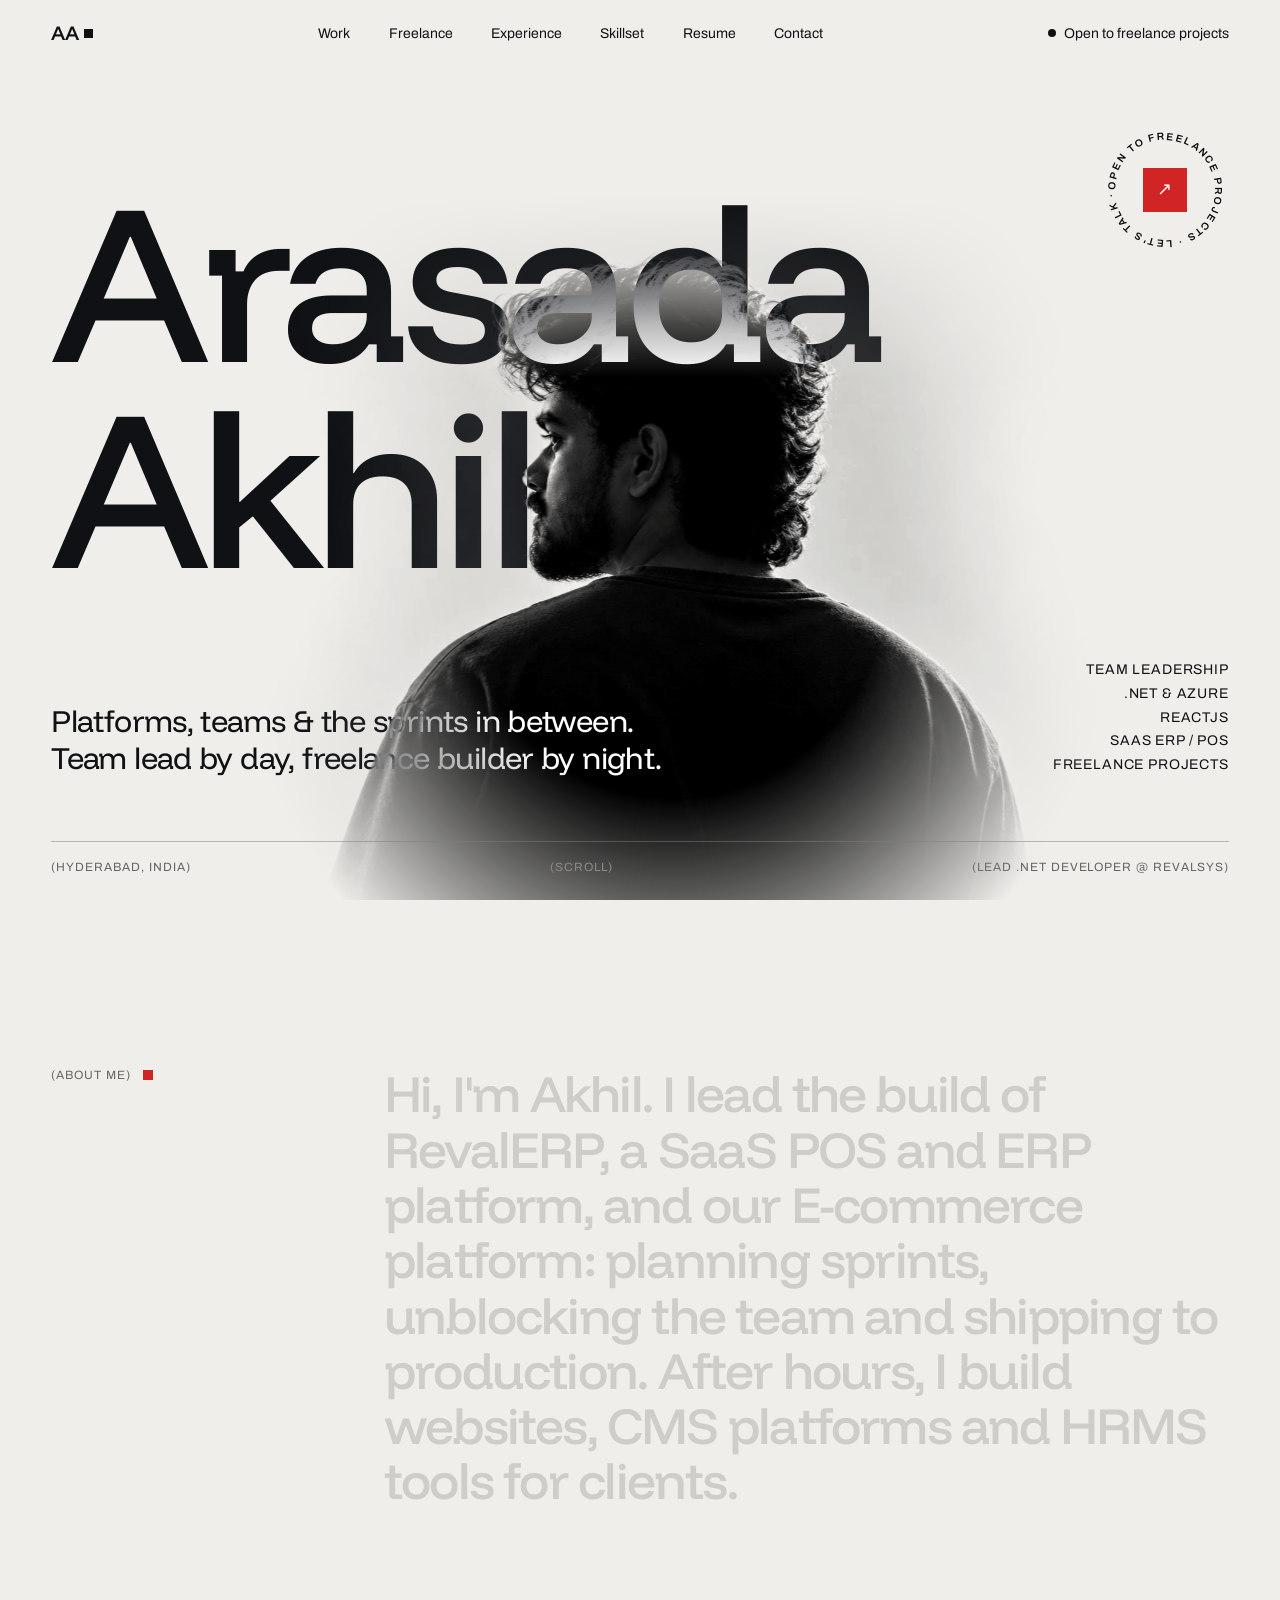
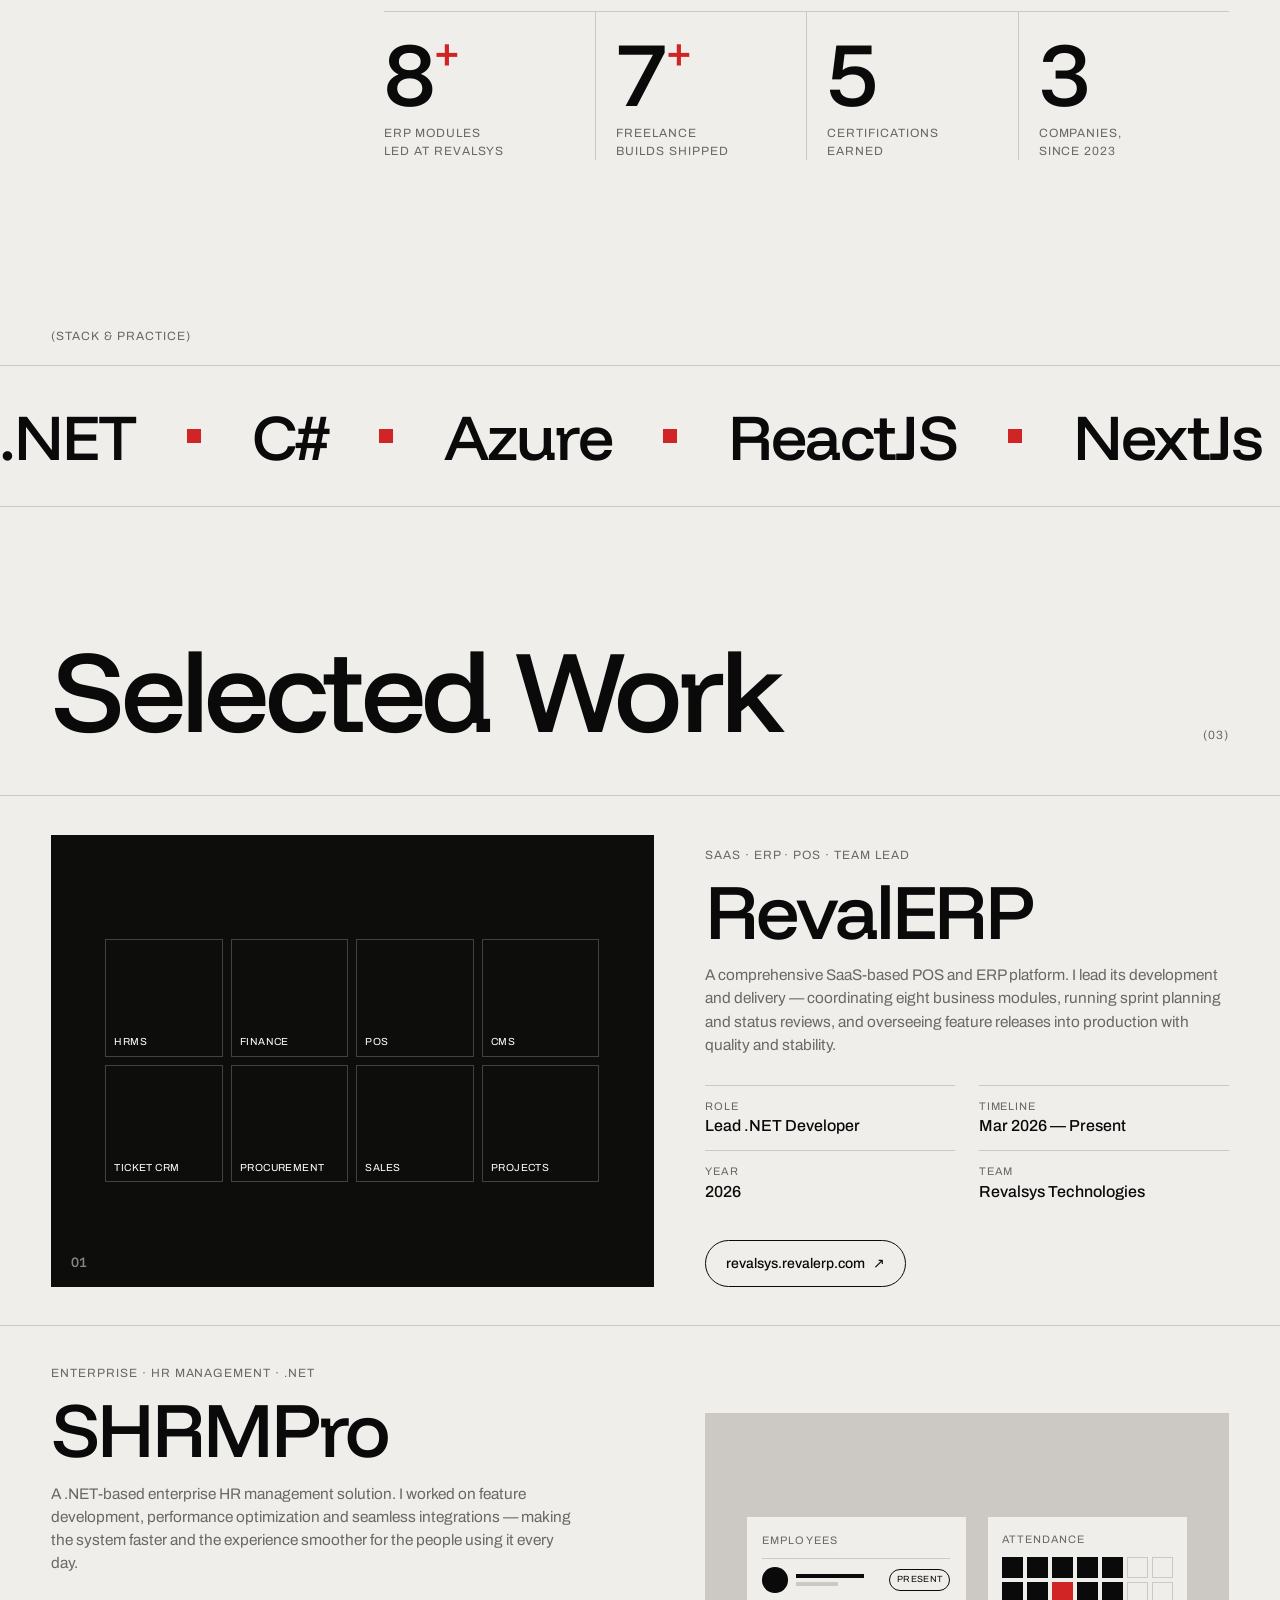
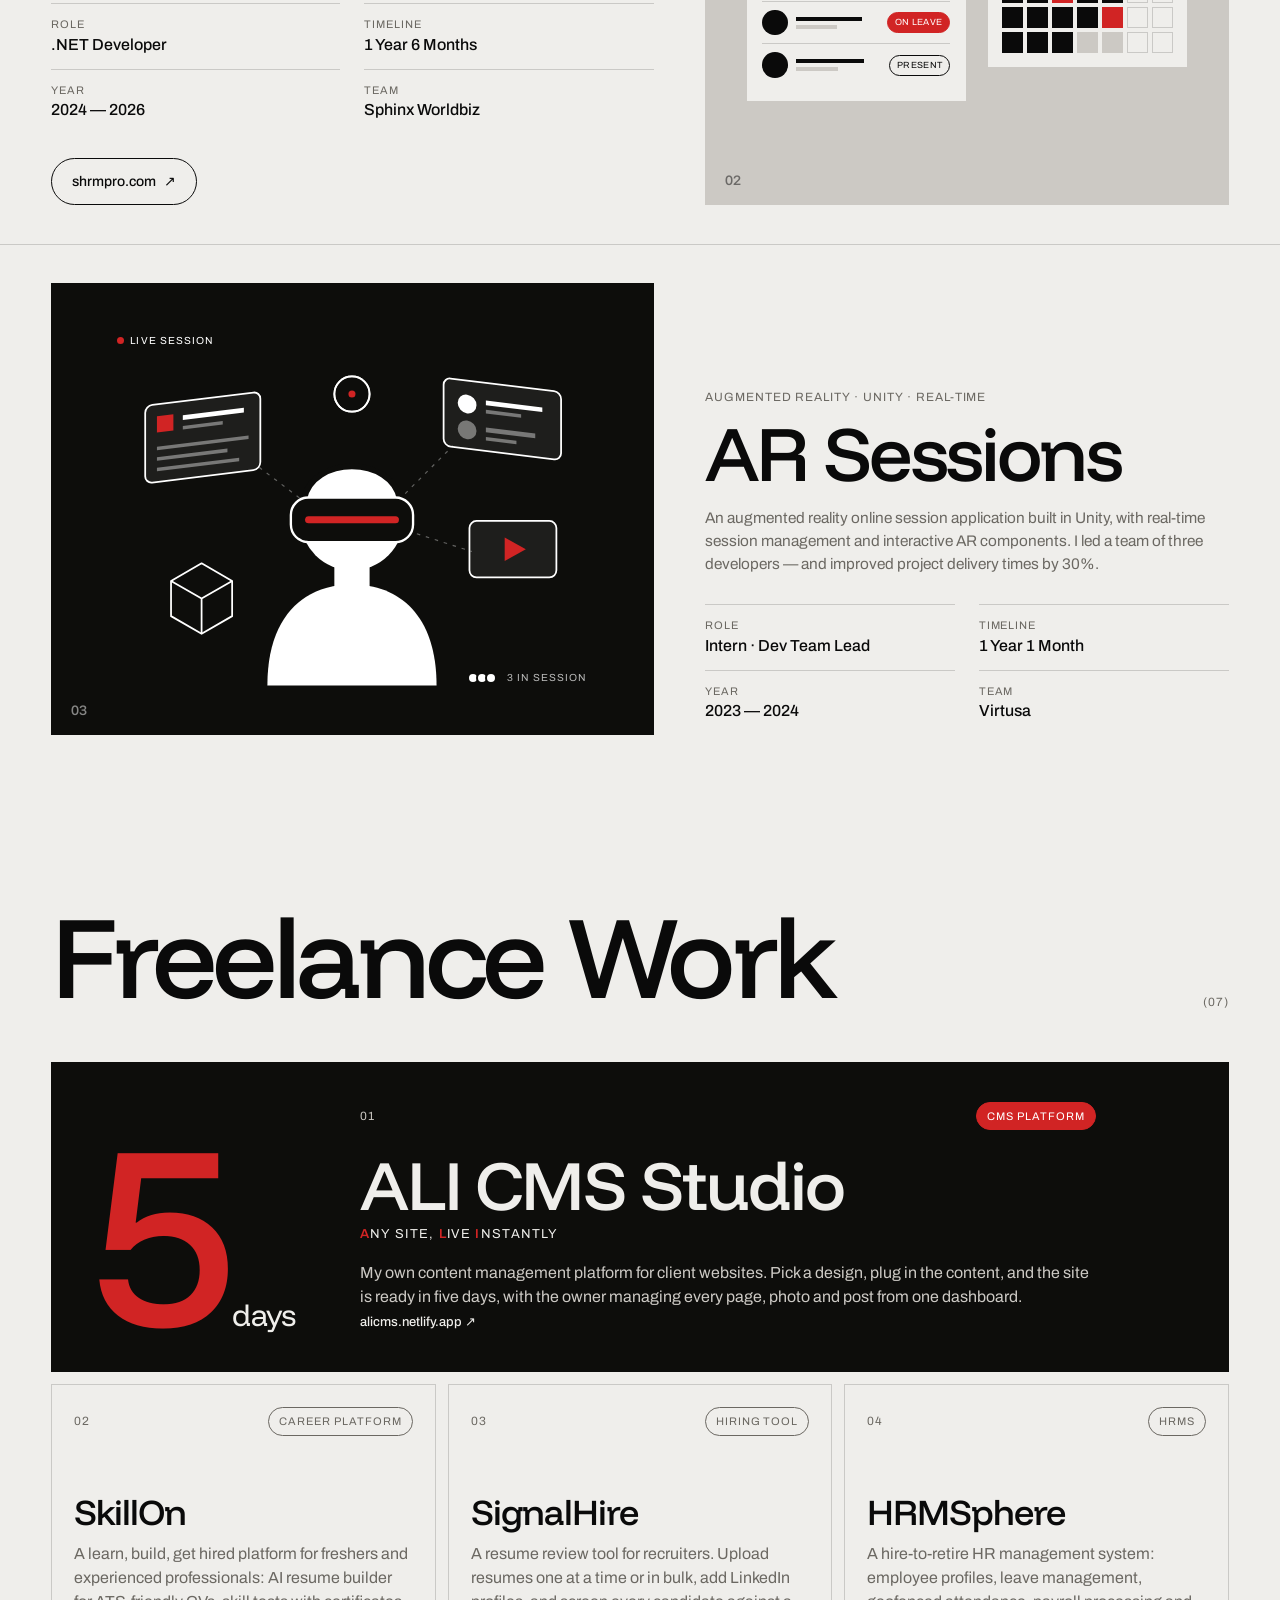
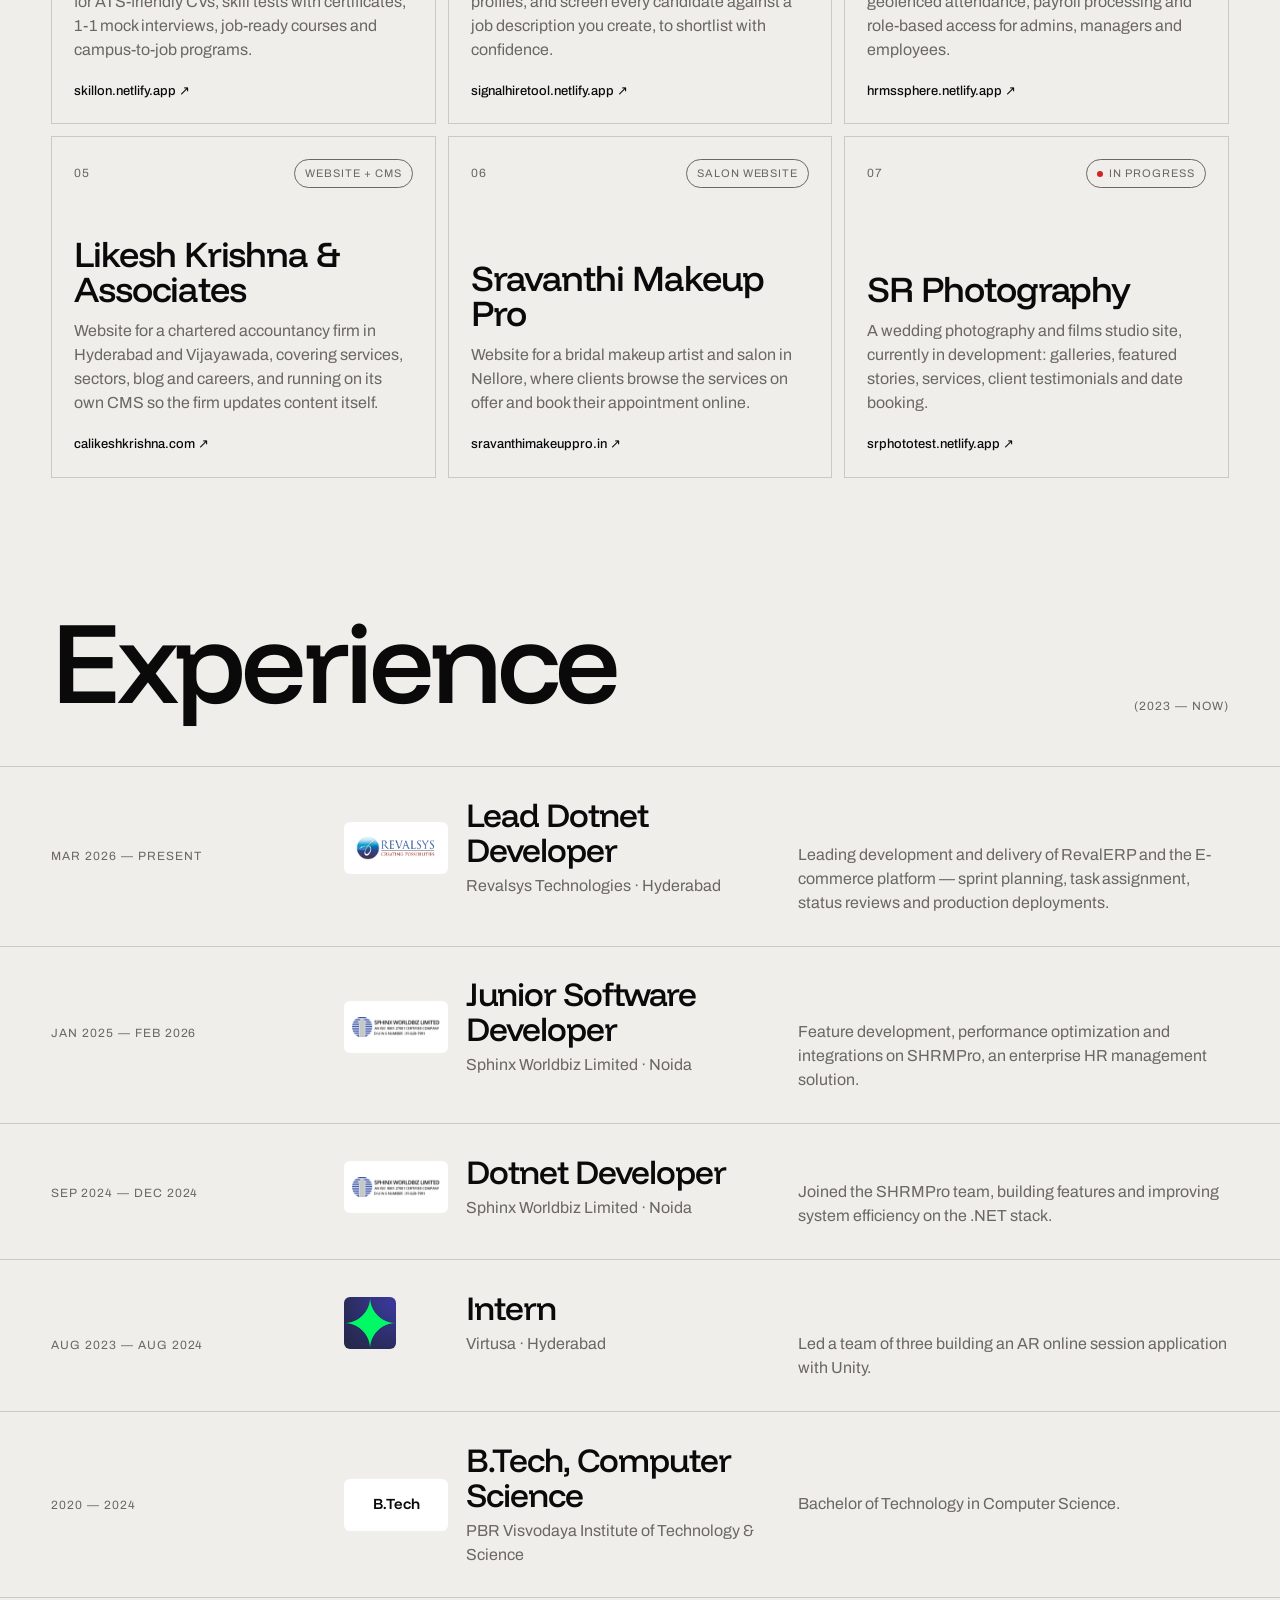
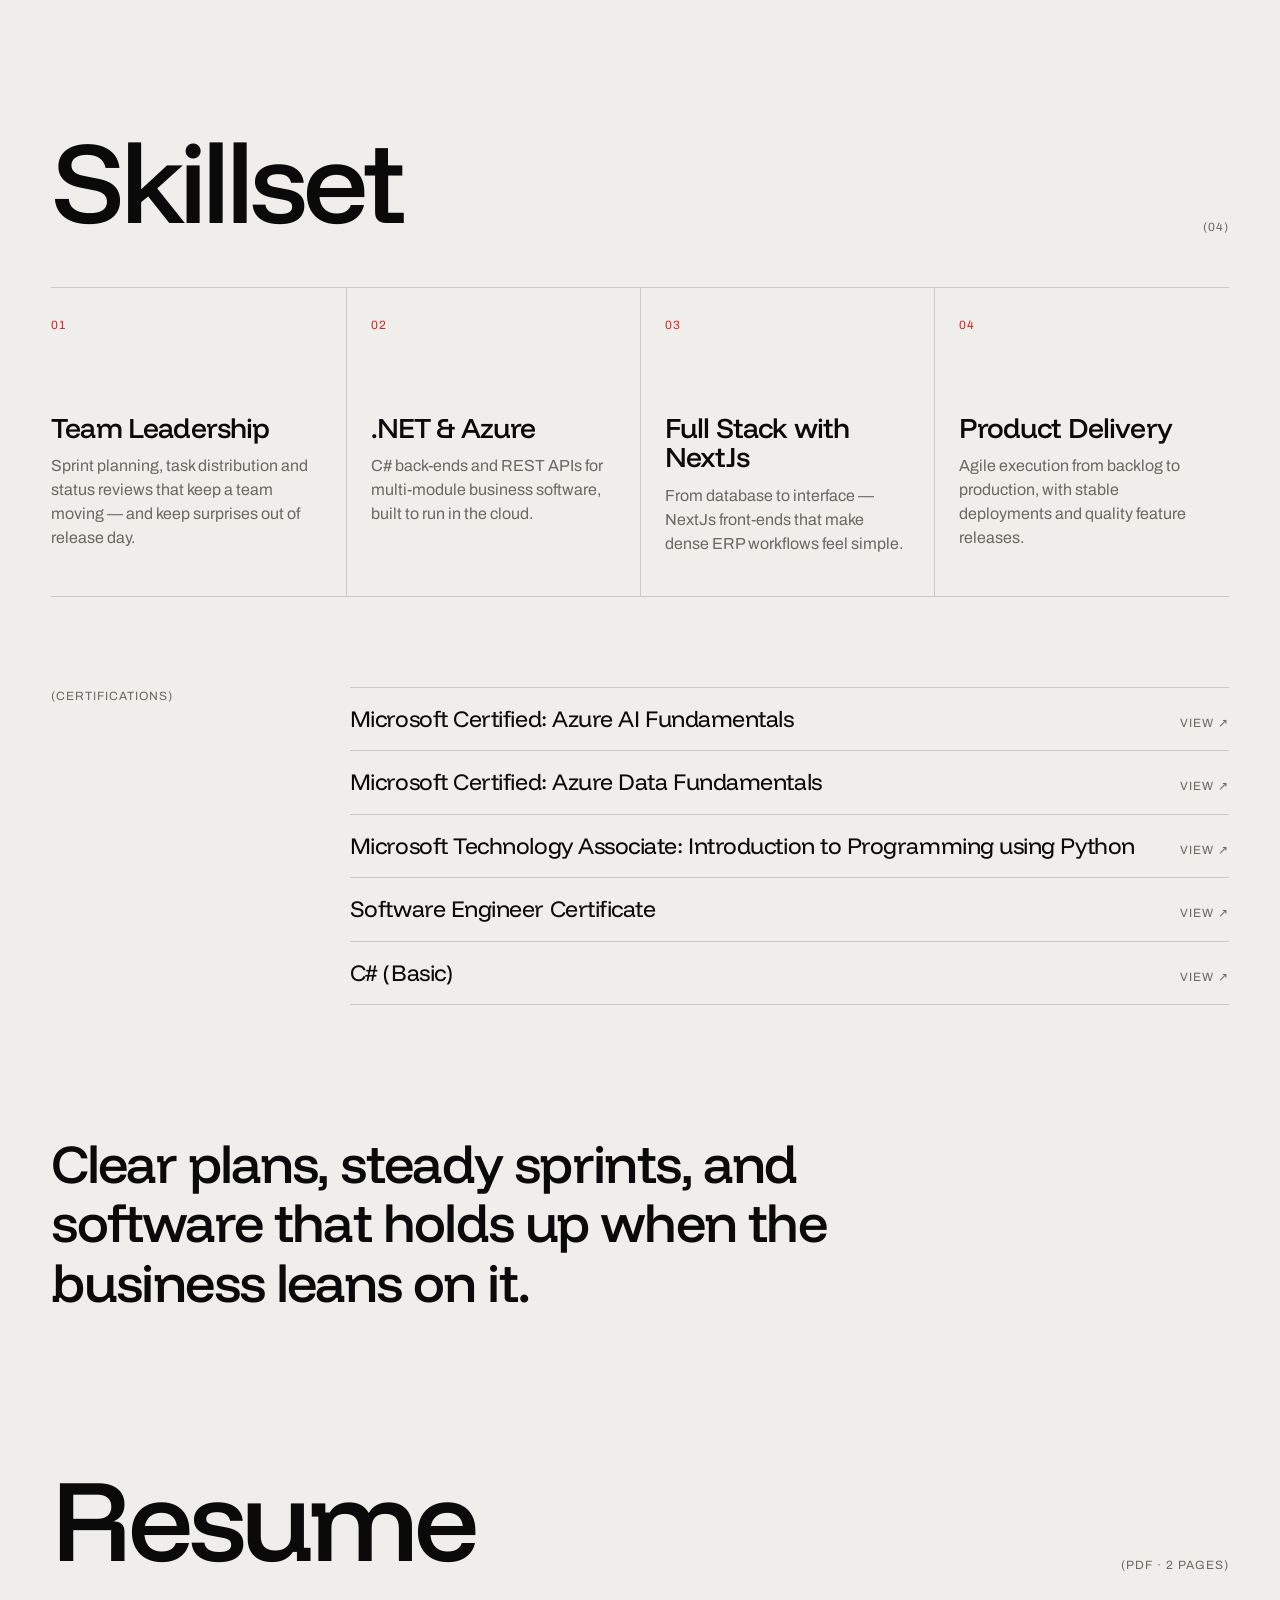
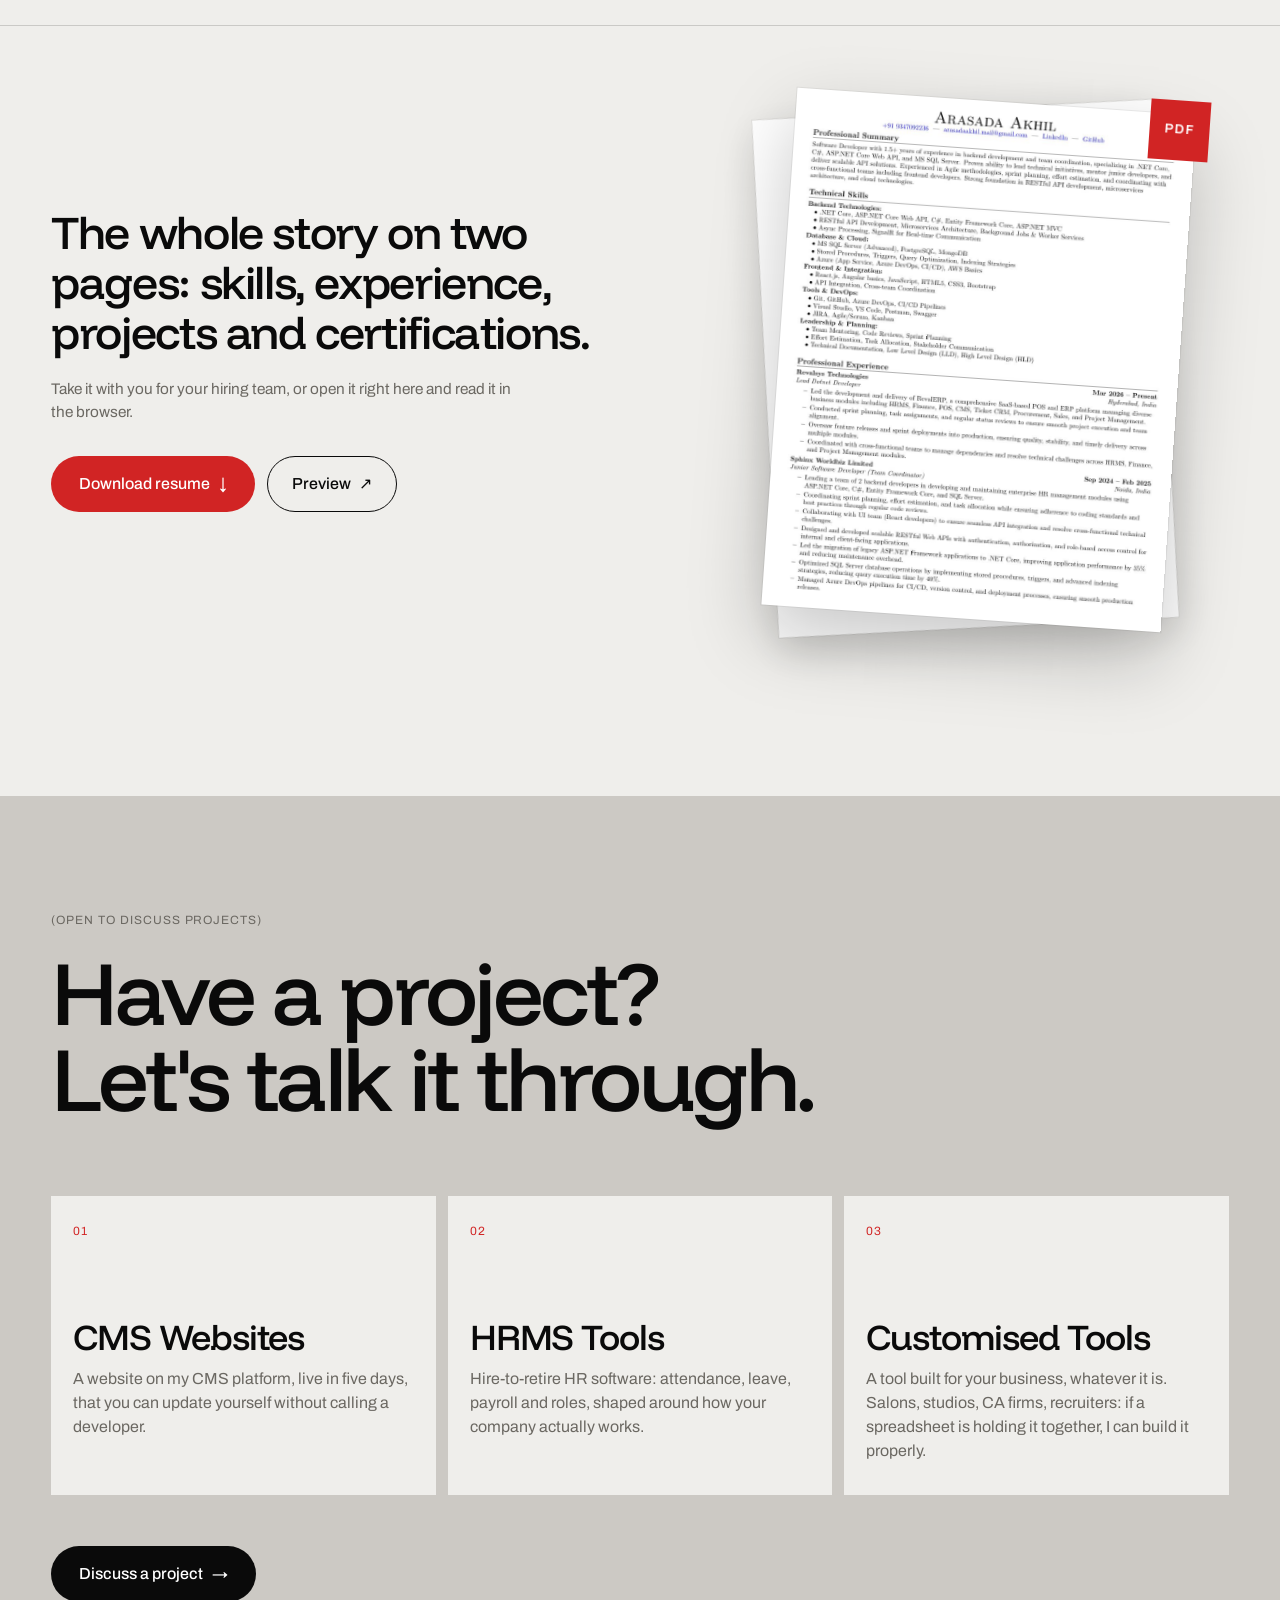
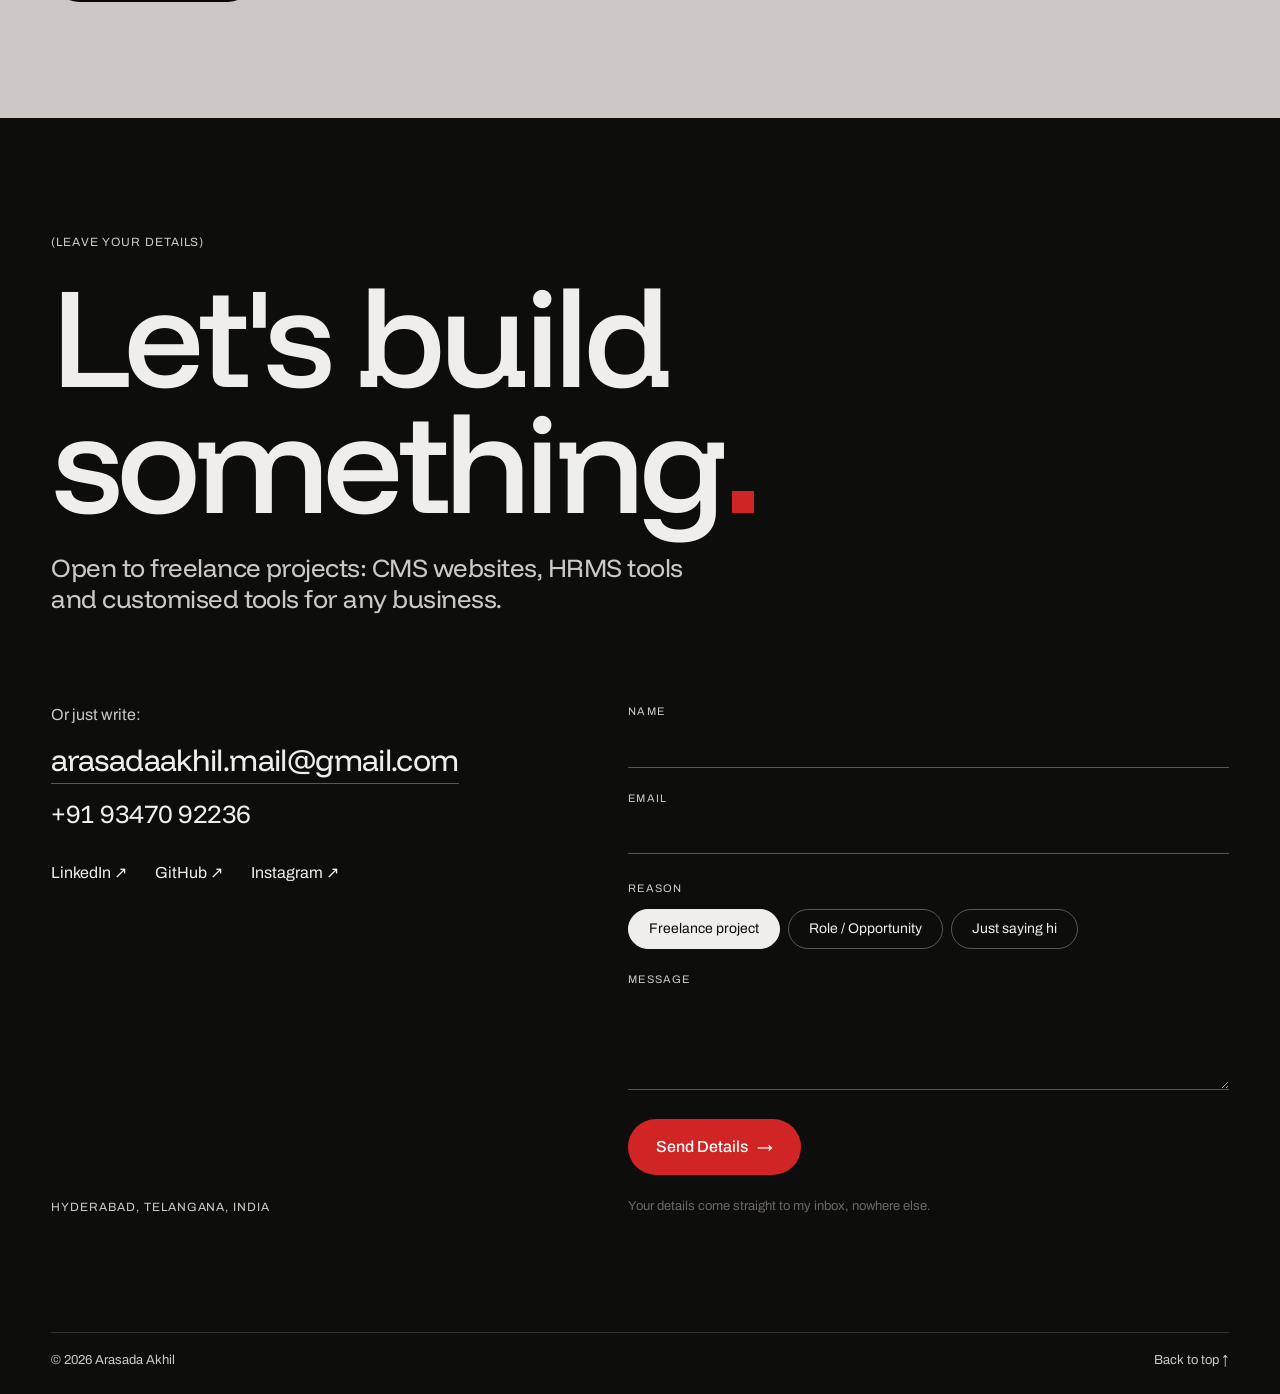
==== commit 1e0c39d7: "Redesign about section, hero badge and project visuals; add SEO - About: scroll-lit intro text and c" ====
--- a/index.html
+++ b/index.html
@@ -7,7 +7,46 @@
   <meta name="description" content="Arasada Akhil — Team Lead and Full Stack Developer (.NET & ReactJS) building SaaS ERP and POS platforms in Hyderabad, India.">
   <meta property="og:title" content="Arasada Akhil — Team Lead & Full Stack Developer">
   <meta property="og:description" content="SaaS ERP/POS platforms, .NET on Azure, ReactJS, plus freelance websites, CMS, HRMS and custom tools.">
-  <meta property="og:type" content="website">
+  <meta property="og:type" content="profile">
+  <meta property="og:url" content="https://arasadaakhil.arasadaakhil.workers.dev/">
+  <meta property="og:site_name" content="Arasada Akhil">
+  <meta property="og:image" content="https://arasadaakhil.arasadaakhil.workers.dev/assets/og-image.jpg">
+  <meta property="og:image:width" content="1200">
+  <meta property="og:image:height" content="630">
+  <meta property="og:image:alt" content="Arasada Akhil, Team Lead and Full Stack Developer">
+  <meta property="profile:first_name" content="Akhil">
+  <meta property="profile:last_name" content="Arasada">
+  <meta name="twitter:card" content="summary_large_image">
+  <meta name="twitter:title" content="Arasada Akhil — Team Lead & Full Stack Developer">
+  <meta name="twitter:description" content="SaaS ERP/POS platforms, .NET on Azure, ReactJS, plus freelance websites, CMS, HRMS and custom tools.">
+  <meta name="twitter:image" content="https://arasadaakhil.arasadaakhil.workers.dev/assets/og-image.jpg">
+  <meta name="author" content="Arasada Akhil">
+  <meta name="robots" content="index, follow, max-image-preview:large">
+  <meta name="theme-color" content="#efeeeb">
+  <link rel="canonical" href="https://arasadaakhil.arasadaakhil.workers.dev/">
+  <script type="application/ld+json">
+  {
+    "@context": "https://schema.org",
+    "@type": "Person",
+    "name": "Arasada Akhil",
+    "givenName": "Akhil",
+    "familyName": "Arasada",
+    "jobTitle": "Lead .NET Developer",
+    "description": "Team Lead and Full Stack Developer building SaaS ERP, POS and E-commerce platforms, and freelance websites, CMS platforms and HRMS tools.",
+    "url": "https://arasadaakhil.arasadaakhil.workers.dev/",
+    "image": "https://arasadaakhil.arasadaakhil.workers.dev/assets/akhil.webp",
+    "email": "mailto:arasadaakhil.mail@gmail.com",
+    "worksFor": { "@type": "Organization", "name": "Revalsys Technologies", "url": "https://www.revalsys.com/" },
+    "alumniOf": { "@type": "CollegeOrUniversity", "name": "Parvatha Reddy Babul Reddy Visvodaya Institute of Technology & Science" },
+    "address": { "@type": "PostalAddress", "addressLocality": "Hyderabad", "addressRegion": "Telangana", "addressCountry": "IN" },
+    "knowsAbout": [".NET", "C#", "ASP.NET Core", "Azure", "ReactJS", "NextJs", "REST APIs", "SaaS", "ERP", "POS", "E-commerce", "HRMS", "CMS", "Agile"],
+    "sameAs": [
+      "https://www.linkedin.com/in/arasadaakhil",
+      "https://github.com/akhilarasada",
+      "https://www.instagram.com/akhilgaduromeo/"
+    ]
+  }
+  </script>
   <link rel="icon" href="data:image/svg+xml,%3Csvg xmlns='http://www.w3.org/2000/svg' viewBox='0 0 32 32'%3E%3Crect width='32' height='32' fill='%230a0a0a'/%3E%3Crect x='10' y='10' width='12' height='12' fill='%23d12424'/%3E%3C/svg%3E">
   <link rel="preconnect" href="https://fonts.googleapis.com">
   <link rel="preconnect" href="https://fonts.gstatic.com" crossorigin>
@@ -49,7 +88,13 @@
       <div class="hero__portrait">
         <img src="assets/akhil.webp" alt="Portrait of Arasada Akhil, looking to the side" width="1372" height="1147">
       </div>
-      <a href="#contact" class="hero__badge" data-cursor="Let's talk"><span>Open to<br>freelance<br>projects ↗</span></a>
+      <a href="#contact" class="hero__badge" data-cursor="Let's talk" aria-label="Open to freelance projects, get in touch">
+        <svg class="hero__badge-ring" viewBox="0 0 120 120" aria-hidden="true">
+          <defs><path id="badge-ring" d="M60 60 m-47 0 a47 47 0 1 1 94 0 a47 47 0 1 1 -94 0"/></defs>
+          <text><textPath href="#badge-ring" textLength="292" lengthAdjust="spacing">Open to freelance projects · Let's talk · </textPath></text>
+        </svg>
+        <span class="hero__badge-core" aria-hidden="true">↗</span>
+      </a>
 
       <div class="hero__content">
         <h1 class="hero__title">
@@ -80,10 +125,24 @@
     </section>
 
     <!-- Intro -->
-    <section class="intro">
-      <p class="intro__text reveal">
-        Hi, I'm Akhil — a team lead and full stack developer who likes his releases boring and his products dependable. I lead the build of <em>RevalERP</em>, a SaaS POS and ERP platform, across HRMS, Finance, Procurement and more — planning the sprints, unblocking the team, and taking features all the way to production. I also take on <em>freelance projects</em>: websites, CMS platforms, HRMS and custom tools.
-      </p>
+    <section class="intro" id="about">
+      <div class="intro__side">
+        <span class="label">(About me)</span>
+        <span class="intro__mark" aria-hidden="true"></span>
+      </div>
+
+      <div class="intro__main">
+        <p class="intro__text" data-words>
+          Hi, I'm Akhil. I lead the build of <em>RevalERP</em>, a SaaS POS and ERP platform, and our <em>E-commerce</em> platform: planning sprints, unblocking the team and shipping to production. After hours, I build <em>websites, CMS platforms and HRMS tools</em> for clients.
+        </p>
+
+        <ul class="stats">
+          <li class="stat reveal"><b data-count="8">8</b><span>ERP modules<br>led at Revalsys</span></li>
+          <li class="stat reveal"><b data-count="7">7</b><span>Freelance<br>builds shipped</span></li>
+          <li class="stat reveal"><b data-count="5">5</b><span>Certifications<br>earned</span></li>
+          <li class="stat reveal"><b data-count="3">3</b><span>Companies,<br>since 2023</span></li>
+        </ul>
+      </div>
     </section>
 
     <!-- Marquee -->
@@ -327,7 +386,7 @@
             <p class="exp__co">Revalsys Technologies · Hyderabad</p>
             </div>
           </div>
-          <p class="exp__note">Leading development and delivery of RevalERP — sprint planning, task assignment, status reviews and production deployments.</p>
+          <p class="exp__note">Leading development and delivery of RevalERP and the E-commerce platform — sprint planning, task assignment, status reviews and production deployments.</p>
         </li>
         <li class="exp__row reveal">
           <span class="exp__date">Jan 2025 — Feb 2026</span>
--- a/styles.css
+++ b/styles.css
@@ -179,17 +179,75 @@
 }
 
 /* ---------- Intro ---------- */
-.intro { padding: clamp(80px, 14vw, 220px) var(--pad); }
+.intro {
+  display: grid;
+  grid-template-columns: 1fr 3fr;
+  gap: clamp(24px, 4vw, 64px);
+  padding: clamp(90px, 13vw, 200px) var(--pad);
+}
+.intro__side {
+  position: sticky;
+  top: 110px;
+  align-self: start;
+  display: flex;
+  align-items: center;
+  gap: 12px;
+}
+.intro__mark { width: 10px; height: 10px; background: var(--red); animation: pulse 1.4s ease-in-out infinite alternate; }
 .intro__text {
-  max-width: 22em;
-  margin-left: auto;
-  font-family: var(--display);
-  font-weight: 500;
-  font-size: clamp(26px, 4.2vw, 64px);
-  line-height: 1.1;
-  letter-spacing: -0.03em;
-}
-.intro__text em { font-style: normal; color: var(--red); }
+  max-width: 19em;
+  font-family: var(--display);
+  font-weight: 500;
+  font-size: clamp(28px, 4vw, 60px);
+  line-height: 1.08;
+  letter-spacing: -0.035em;
+}
+.intro__text em { font-style: normal; }
+/* Words light up as the paragraph scrolls through the screen (script.js) */
+.intro__text .w { color: rgba(10, 10, 10, 0.14); transition: color 0.35s ease; }
+.intro__text .w.on { color: var(--ink); }
+.intro__text em .w.on { color: var(--red); }
+
+.stats {
+  display: grid;
+  grid-template-columns: repeat(4, 1fr);
+  margin-top: clamp(56px, 8vw, 120px);
+  border-top: 1px solid var(--line);
+}
+.stat {
+  display: flex;
+  flex-direction: column;
+  gap: 14px;
+  padding: 22px 20px 0 0;
+}
+.stat + .stat { padding-left: 20px; border-left: 1px solid var(--line); }
+.stat b {
+  font-family: var(--display);
+  font-weight: 500;
+  font-size: clamp(56px, 7vw, 112px);
+  line-height: 0.85;
+  letter-spacing: -0.05em;
+}
+.stat b::after { content: "+"; color: var(--red); font-size: 0.5em; vertical-align: top; margin-left: 2px; }
+.stat:nth-child(3) b::after, .stat:nth-child(4) b::after { content: ""; }
+.stat span {
+  font-size: 12px;
+  line-height: 1.5;
+  letter-spacing: 0.08em;
+  text-transform: uppercase;
+  color: var(--muted);
+}
+.js .stat:nth-child(2) { transition-delay: 0.1s; }
+.js .stat:nth-child(3) { transition-delay: 0.2s; }
+.js .stat:nth-child(4) { transition-delay: 0.3s; }
+
+@media (max-width: 900px) {
+  .intro { grid-template-columns: 1fr; }
+  .intro__side { position: static; }
+  .stats { grid-template-columns: 1fr 1fr; }
+  .stat:nth-child(3) { padding-left: 0; border-left: 0; }
+  .stat:nth-child(n+3) { margin-top: 28px; }
+}
 
 /* ---------- Marquee ---------- */
 .marquee { padding-bottom: clamp(60px, 10vw, 140px); }
@@ -583,21 +641,40 @@
   z-index: 3;
   display: grid;
   place-items: center;
-  width: clamp(92px, 9.5vw, 132px);
+  width: clamp(104px, 10vw, 140px);
   aspect-ratio: 1;
-  border-radius: 50%;
+  color: var(--ink);
+}
+/* Text ring that slowly turns around the red block */
+.hero__badge-ring {
+  position: absolute;
+  inset: 0;
+  width: 100%;
+  height: 100%;
+  overflow: visible;
+  animation: spin 22s linear infinite;
+}
+.hero__badge-ring text {
+  fill: currentColor;
+  font-family: var(--body);
+  font-size: 9.6px;
+  font-weight: 600;
+  letter-spacing: 0.12em;
+  text-transform: uppercase;
+}
+.hero__badge-core {
+  display: grid;
+  place-items: center;
+  width: 34%;
+  aspect-ratio: 1;
   background: var(--red);
   color: #fff;
-  font-size: clamp(10px, 0.95vw, 13px);
-  font-weight: 500;
-  line-height: 1.25;
-  letter-spacing: 0.06em;
-  text-transform: uppercase;
-  text-align: center;
-  transform: rotate(-10deg);
-  transition: transform 0.6s var(--ease), background 0.3s;
-}
-.hero__badge:hover { transform: rotate(0deg) scale(1.08); background: var(--ink); }
+  font-size: clamp(15px, 1.4vw, 20px);
+  line-height: 1;
+  transition: transform 0.6s var(--ease), background 0.3s, border-radius 0.6s var(--ease);
+}
+.hero__badge:hover .hero__badge-core { transform: scale(1.12) rotate(45deg); border-radius: 50%; background: var(--ink); }
+.hero__badge:hover .hero__badge-ring { animation-duration: 8s; }
 
 /* ---------- Link button ---------- */
 .link-btn {
